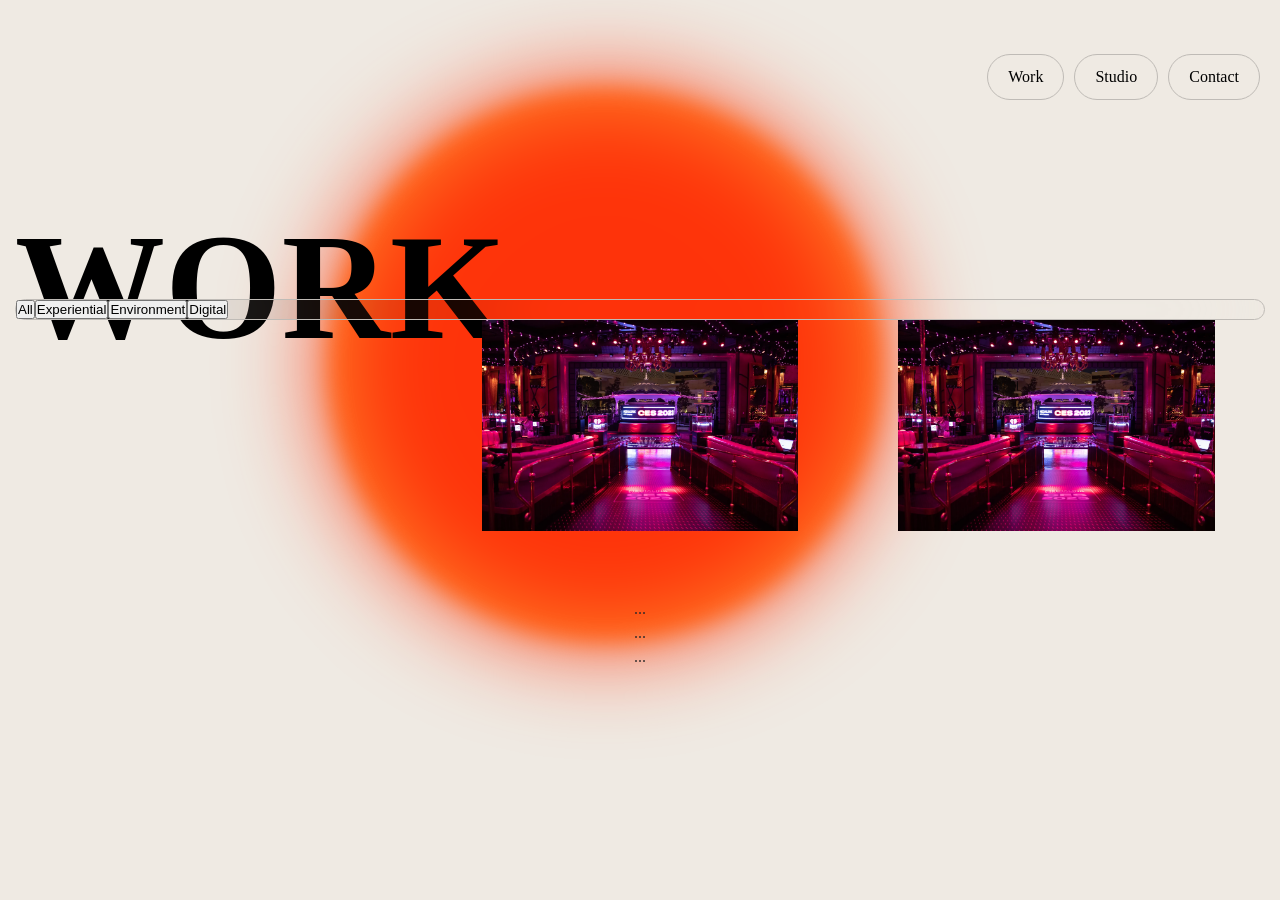
==== work.html @ 1c4b4199 "Update: Added work gallery with images, videos, and styling updates" ====
<!doctype html>
<html lang="en">
  <head>
    <meta charset="UTF-8" />
    <meta name="viewport" content="width=device-width, initial-scale=1.0" />
    <!-- swiper js  -->
    <link
      rel="stylesheet"
      href="https://cdn.jsdelivr.net/npm/swiper@11/swiper-bundle.min.css"
    />
    <!-- swiper js  -->
    <link rel="stylesheet" href="css/bootstrap.min.css" />
    <link rel="stylesheet" href="css/style.css" />
    <link rel="shortcut icon" href="images/fav-icon.png" type="image/x-icon" />
    <title>Work</title>
  </head>
  <body>
    <!-- Header section Start -->
    <div class="header">
      <div class="container">
        <div class="header-main">
          <div class="row align-items-center">
            <div class="col-xl-6 col-md-6">
              <div class="logo">
                <a href="#"><img src="images/logo.svg" alt="" /></a>
              </div>
            </div>

            <div class="col-xl-6 col-md-6">
              <div class="manu">
                <ul>
                  <li><a href="#">Work</a></li>
                  <li><a href="#">Studio</a></li>
                  <li><a href="#">Contact</a></li>
                </ul>
              </div>
            </div>
          </div>
          <div class="mob-manu">
            <h3>Manu</h3>
          </div>
        </div>
      </div>
    </div>
    <!-- Header Sction End -->

    <!-- work shape Sction Start -->
    <div class="work-circle">
      <div class="work-circle-1"></div>
      <div class="work-circle-2"></div>
    </div>
    <!-- work shape Sction End -->

    <!-- work hero Sction Start -->
    <div class="work-hero">
      <div class="container">
        <div class="row">
          <div class="col-xl-12">
            <div class="work-hero-content">
              <h1>WORK</h1>
            </div>
          </div>
        </div>
        
    <div class="work-hero-tab">
        <ul class="nav nav-pills" id="pills-tab">
            <li class="nav-item" role="presentation">
                <button class="nav-link" id="pills-home-tab" data-bs-toggle="pill" data-bs-target="#pills-home">All</button>
                <button class="nav-link" id="pills-home-tab" data-bs-toggle="pill" data-bs-target="#pills-home">Experiential</button>
                <button class="nav-link" id="pills-home-tab" data-bs-toggle="pill" data-bs-target="#pills-home">Environment</button>
                <button class="nav-link" id="pills-home-tab" data-bs-toggle="pill" data-bs-target="#pills-home">Digital</button>
            </li>
        </ul>
        <div class="work-tab-content" id="pills-tabContent">
        <div class="tab-pane fade show active" id="pills-home" role="tabpanel" aria-labelledby="pills-home-tab" tabindex="0">
            <div class="work-tab-one">
                <div class="work-tab-image-box-one">
                    <video src="images/work-tab-video-1.mp4" autoplay loop muted></video>
                </div>
                <div class="work-tab-content"></div>
            </div>
            <div class="work-tab-two">
                <div class="work-tab-image-box">
                    <img src="images/work-tab-image-10.jpg" alt="">
                </div>
                <div class="work-tab-content"></div>
            </div>
            <div class="work-tab-three">
                <div class="work-tab-image-box">
                    <img src="images/work-tab-image-10.jpg" alt="">
                </div>
                <div class="work-tab-content"></div>
            </div>
        </div>
        <div class="tab-pane fade" id="pills-profile" role="tabpanel" aria-labelledby="pills-profile-tab" tabindex="0">...</div>
        <div class="tab-pane fade" id="pills-contact" role="tabpanel" aria-labelledby="pills-contact-tab" tabindex="0">...</div>
        <div class="tab-pane fade" id="pills-disabled" role="tabpanel" aria-labelledby="pills-disabled-tab" tabindex="0">...</div>
        </div>
        </div>
      </div>
    </div>
    <!-- work hero Sction End -->

    <script src="js/bootstrap.bundle.js"></script>
    <script src="js/function.js"></script>
  </body>
</html>
---- css/style.css ----
* {
  margin: 0;
  padding: 0;
  box-sizing: border-box;
}

@font-face {
  font-family: sun-medium;
  src: url("../font-family/NeueHaasDisplay-Mediu.ttf") format("truetype");
}

@font-face {
  font-family: sun-roman;
  src: url("../font-family/NeueHaasDisplay-Roman.ttf") format("truetype");
}

:root {
  --primary-color: #000000;
  --background-color: #efeae3;
  --text-color: #2a2929f4;
  --accent-text-color: #ada7a7;
  --white-color: #ffffff;
  --divider-color: #bfbbb6;
  --circle-color: #fe330a;
  --accent-circle-color: #ff9831;
  --color-black: #000000;
  --color-white: #ffffff;
  --defult-font: sun-medium;
  --accent-font: sun-roman;
}

html,
body {
  width: 100%;
  overflow-x: clip;
}

body {
  font-family: var(--accent-font);
  font-size: 16px;
  font-weight: 400;
  line-height: 1.5em;
  color: var(--text-color);
  background: var(--background-color);
}

.main {
  position: relative;
  background-color: var(--background-color);
  z-index: 10;
}

h1,
h2,
h3,
h4,
h5,
h6 {
  font-family: var(--defult-font);
  color: var(--primary-color);
  font-weight: 700;
}

figure {
  margin: 0;
  line-height: 0;
}

img {
  max-width: 100%;
}

a {
  text-decoration: none;
}

a:hover {
  text-decoration: none;
  outline: 0;
}

a:focus {
  text-decoration: none;
  outline: 0;
}

.container {
  max-width: 1250px;
  margin: 0 auto;
}
/* header section Start */
.header {
  padding: 30px 0;
}

.logo img {
  width: 100%;
  max-width: 140px;
}

.mob-manu {
  display: none;
}

.manu ul {
  display: flex;
  justify-content: end;
  list-style: none;
  padding: 0;
  margin: 0;
}

.manu ul li {
  position: relative;
  display: inline-block;
  text-decoration: none;
  margin: 0 5px;
  padding: 10px 20px;
  border: 1px solid var(--divider-color);
  border-radius: 50px;
  overflow: hidden;
}

.manu ul li::after {
  content: "";
  position: absolute;
  width: 100%;
  height: 100%;
  right: 0;
  top: 100%;
  border-radius: 50px;
  background-color: var(--color-black);
  transition: all 0.3s ease;
}

.manu ul li:hover::after {
  top: 0%;
  border-radius: 0%;
  z-index: -1;
}

.manu ul li:hover a {
  color: var(--white-color);
  z-index: 9;
}

.manu ul li a {
  font-family: var(--accent-font);
  font-size: 16px;
  font-weight: 100;
  color: var(--primary-color);
}
/* header section End */

/* hero section Start */
.hero {
  padding: 100px 0 0 0;
}

.hero-content {
  border-bottom: 1px solid var(--divider-color);
  margin-bottom: 30px;
  padding: 0 20px 40px 20px;
}

.hero-content-text p {
  font-family: var(--defult-font);
  font-size: 25px;
  margin: 0;
}

.hero-content-title h1 {
  font-size: 128px;
  line-height: 0.82em;
  text-align: end;
  margin: 0;
}
/* hero section End */

/* Hero Video Section Start */
.video-hero video {
  position: relative;
  width: 100%;
  border-radius: 30px;
  z-index: 1;
}
/* Hero Video Section End */

/* Hero Shape Section Start */
.hero-shape {
  position: absolute;
  width: 704px;
  height: 473px;
  top: 490px;
  right: -20px;
}

.shape-box-1 {
  position: absolute;
  width: 100%;
  height: 100%;
  filter: blur(20px);
  background: linear-gradient(var(--circle-color), var(--circle-color));
  border-top-left-radius: 50%;
  border-bottom-left-radius: 50%;
}

.shape-box-2 {
  position: absolute;
  width: 30vw;
  height: 30vw;
  filter: blur(25px);
  background: linear-gradient(var(--circle-color), var(--circle-color));
  border-radius: 50%;
  animation-name: anime1;
  animation-duration: 3s;
  animation-timing-function: linear;
  animation-direction: alternate;
  animation-iteration-count: infinite;
}

@keyframes anime1 {
  from {
    transform: translate(-5%, 20%);
  }
  to {
    transform: translate(33%, -10%);
  }
}

@keyframes anime2 {
  from {
    transform: translate(70%, 10%);
  }
  to {
    transform: translate(90%, -15%);
  }
}
/* Hero Shape Section End */

/* Ticker Start */
.ticker {
  padding: 100px 0 0 0;
}

.ticker ul {
  display: flex;
  list-style: none;
  padding: 0;
  margin: 0;
}

.ticker ul li {
  position: relative;
  display: flex;
  animation-name: ticker;
  animation-duration: 12s;
  animation-timing-function: linear;
  animation-iteration-count: infinite;
}

.ticker ul li h1 {
  font-family: var(--defult-font);
  font-size: 115px;
  margin: 0;
}

.gola {
  display: inline-block;
  width: 65px;
  height: 65px;
  border-radius: 50%;
  background-color: var(--circle-color);
  margin: 30px 25px;
}

@keyframes ticker {
  from {
    transform: translateX(0%);
  }
  to {
    transform: translateX(-100%);
  }
}
/* Ticker End */

/* About Section Start */

.about-us {
  padding: 100px 0 100px 0;
}

.about-content {
  position: relative;
  padding: 0 60px;
}

.about-text {
  position: relative;
  z-index: 2;
}

.about-text h2 {
  font-size: 53px;
  line-height: 1em;
  margin: 0;
}

.about-us-content {
  display: flex;
  flex-wrap: wrap;
  justify-content: end;
  padding-top: 130px;
}

.about-image-box figure {
  display: block;
}

.about-image-box img {
  width: 100%;
  max-width: 250px;
  aspect-ratio: 1 / 0.664;
  object-fit: cover;
  border-radius: 15px;
}

.about-us-text {
  position: relative;
  margin-top: 40px;
  z-index: 1;
}

.about-us-text p {
  line-height: 1.1em;
  margin: 0;
}

.about-us-circle {
  position: absolute;
  width: 410px;
  height: 410px;
  top: 180px;
  left: 330px;
  border-radius: 50%;
  background-color: var(--accent-circle-color);
  filter: blur(10px);
}

.about-us-circle-1 {
  position: absolute;
  width: 100%;
  height: 100%;
  border-radius: 50%;
  background-color: var(--accent-circle-color);
  filter: blur(10px);
  animation-name: circle1;
  animation-duration: 3s;
  animation-timing-function: ease-in-out;
  animation-direction: alternate;
  animation-iteration-count: infinite;
}

.about-us-circle-2 {
  position: absolute;
  width: 100%;
  height: 100%;
  border-radius: 50%;
  background-color: var(--circle-color);
  filter: blur(50px);
  animation-name: circle2;
  animation-duration: 3s;
  animation-timing-function: ease-in-out;
  animation-direction: alternate;
  animation-iteration-count: infinite;
}

@keyframes circle1 {
  from {
    transform: translate(-5%, 10%) skew(0deg);
  }
  to {
    transform: translate(5%, -6%) skew(-10deg);
  }
}

@keyframes circle2 {
  from {
    transform: translate(-5%, 10%);
  }
  to {
    transform: translate(5%, -6%);
  }
}
/* About Section End */

/* Featured Project Section Start */

.feature-item-list {
  display: none;
}

.featured-project-heding {
  margin-bottom: 40px;
  padding-left: 30px;
}

.featured-project-heding h2 {
  position: relative;
  font-family: var(--accent-font);
  font-size: 16px;
  font-weight: 500;
  padding-left: 15px;
  margin: 0;
}

.featured-project-heding h2::before {
  content: "";
  position: absolute;
  width: 7px;
  height: 7px;
  top: 5px;
  left: 0;
  background-color: var(--circle-color);
  border-radius: 50%;
}

.feature-item {
  position: relative;
  border-bottom: 1px solid var(--divider-color);
  padding: 30px;
  overflow: hidden;
}

.feature-item::before {
  content: "";
  position: absolute;
  width: 100%;
  height: 100%;
  top: -200px;
  left: 0;
  transition: all 0.4s ease;
  background-color: var(--accent-circle-color);
}

.feature-item:hover::before {
  top: 0;
}

.feature-item:hover .feature-item-content {
  position: relative;
  z-index: 3;
}

.feature-item:hover .feature-item-content p {
  color: #b36b22;
}

.feature-item-content {
  display: flex;
  align-items: center;
  justify-content: space-between;
}

.feature-item-content h2 {
  font-size: 38px;
  margin: 0;
}

.feature-item-content span h3 {
  text-align: right;
  font-family: var(--accent-font);
  font-size: 16px;
  font-weight: 400;
  line-height: 1.1em;
  margin: 0;
}

.feature-item-content span p {
  transition: all 0.4s ease;
  color: var(--accent-text-color);
  margin: 0;
}

.fixed-image {
  display: none;
  position: fixed;
  width: 320px;
  height: 385px;
  top: 100px;
  left: 50%;
  transition: all 0.3s ease-in-out;
  background-color: transparent;
  border-radius: 20px;
  background-size: cover;
  background-position: center;
  z-index: 999;
}

.feature-list-item-btn {
  position: relative;
  display: inline-block;
  border: 1px solid var(--divider-color);
  border-radius: 50px;
  margin: 50px 0 0 30px;
  padding: 10px 20px;
  overflow: hidden;
}

.feature-list-item-btn::before {
  content: "";
  background-color: black;
  width: 100%;
  height: 100%;
  position: absolute;
  left: 0;
  bottom: -100%;
  border-radius: 50%;
  transition: all 0.4s ease-in-out;
}

.feature-list-item-btn:hover::before {
  bottom: 0;
  border-radius: 0%;
  z-index: -1;
}

.feature-list-item-btn:hover a {
  color: var(--white-color);
}

.feature-list-item-btn a {
  transition: all 0.4s ease-in-out;
  font-weight: 600;
  color: var(--primary-color);
}
/* Featured Project Section End */

/* Design Execution Section Start */

.design-execution {
  padding: 100px 0;
}

.design-content {
  background-color: var(--color-black);
  border-radius: 20px;
}

.design-execution-content {
  max-width: 370px;
  margin: 0 auto;
}

.design-execution-content ul {
  list-style: none;
  border-left: 2px solid var(--divider-color);
  padding: 0 0 0 5px;
  margin: 0 0 20px 0;
}

.design-execution-content ul li h3 {
  font-family: var(--defult-font);
  font-size: 57px;
  line-height: 1.1em;
  color: var(--white-color);
  margin: 0;
}

.design-execution-content ul li .sub-text {
  padding-left: 20px;
}

.design-execution-content ul li .sub-text h3 {
  font-size: 57px;
  color: var(--text-color);
  margin: 0;
}

.design-execution-content p {
  color: var(--white-color);
  margin: 0;
}

.design-execution-image figure {
  display: block;
}

.design-execution-image img {
  width: 100%;
  height: 100%;
  border-radius: 20px;
}
/* Design Execution Section End */

/* We Work Section Star */
.we-work {
  padding: 0 0 100px 0;
}

.we-work .swiper-wrapper {
  margin-left: 100px;
}

.we-work-heading {
  margin: 0 0 50px 100px;
}

.we-work-heading h3 {
  position: relative;
  font-family: var(--accent-font);
  font-size: 16px;
  font-weight: 500;
  padding-left: 15px;
  margin: 0;
}

.we-work-heading h3::before {
  content: "";
  position: absolute;
  width: 7px;
  height: 7px;
  top: 5px;
  left: 0;
  background-color: var(--circle-color);
  border-radius: 50%;
}

.we-work .swiper-slide {
  cursor: grab;
  border-right: 1px solid var(--divider-color);
  margin: 0 30px 0 0 !important;
  padding-right: 50px;
}

.we-work .swiper-slide:last-child {
  border: none;
  margin: 0;
  padding: 0;
}

.we-work .swiper-slide img {
  width: 100%;
  max-width: 130px;
  margin: 0 0 10px 0;
}

.we-work .swiper-slide p {
  font-size: 13px;
  margin: 0;
}
/* We Work Section End */

/* footer Section Start */

.footer {
  width: 100%;
  height: 116vh;
  overflow: hidden;
}

.footer-bottom {
  position: fixed;
  height: 100vh;
  width: 100%;
  background-color: var(--color-black);
  bottom: 0;
  z-index: 9;
}

.footerupper {
  position: relative;
  display: flex;
  align-items: center;
  justify-content: space-between;
  padding: 100px 50px 50px 50px;
  padding-bottom: 100px;
}

.footerupper-text h2 {
  font-size: 26px;
  font-weight: 700;
  color: var(--white-color);
  margin: 0;
}

.footerupper-email p {
  color: var(--white-color);
  margin: 0;
}

.footerupper-email {
  display: flex;
  width: 290px;
  flex-direction: column;
  gap: 25px;
}

.footerupper-email h3 {
  font-family: var(--accent-font);
  font-size: 16px;
  font-weight: 100;
  border-bottom: 1px solid #d3cdc1df;
  padding-bottom: 5px;
  color: #d3cdc1df;
}

.footerlower {
  position: relative;
  padding: 0 20px;
}

.footerlower-link ul {
  display: flex;
  align-items: center;
  justify-content: space-between;
  list-style: none;
  border-top: 1px solid var(--divider-color);
  padding: 20px 0 0 0;
  margin: 30px 0 0 0;
}

.footerlower-link ul li {
  font-size: 14px;
  font-weight: 200;
  color: var(--white-color);
}

.footerlower-image figure {
  display: block;
}

.footerlower-image img {
  width: 100%;
}

.footer-bottom .shape1 {
  position: absolute;
  top: -50%;
  left: -20%;
  width: 90%;
  height: 90%;
  background-color: #fe330a;
  filter: blur(50px);
  animation-name: shape1;
  animation-duration: 3s;
  animation-timing-function: linear;
  animation-iteration-count: infinite;
  animation-direction: alternate;
}

.footer-bottom .shape2 {
  position: absolute;
  right: -27%;
  top: -27%;
  width: 70%;
  height: 90%;
  filter: blur(50px);
  background-color: #fe330a;
  animation-name: shape2;
  animation-duration: 4s;
  animation-timing-function: linear;
  animation-iteration-count: infinite;
  animation-direction: alternate;
}

@keyframes shape1 {
  from {
    transform: rotate(-10deg);
  }
  to {
    transform: rotate(-20deg);
  }
}

@keyframes shape2 {
  from {
    transform: rotate(30deg);
  }
  to {
    transform: rotate(45deg);
  }
}

/* footer Section End */

/* loader Start */
.loader {
  position: fixed;
  display: flex;
  align-items: center;
  justify-content: center;
  height: 100%;
  width: 100%;
  top: 0;
  transition: all ease 1s;
  background-color: var(--color-black);
  z-index: 1111;
}

.loader h1 {
  position: absolute;
  font-size: 7vw;
  opacity: 0;
  color: transparent;
  background: linear-gradient(
    to right,
    var(--accent-circle-color),
    var(--circle-color)
  );
  -webkit-background-clip: text;
  animation-name: loader;
  animation-duration: 1s;
  animation-timing-function: linear;
  animation-delay: 1s;
}

.loader h1:nth-child(2) {
  animation-delay: 2s;
}

.loader h1:nth-child(3) {
  animation-delay: 3s;
}

@keyframes loader {
  0% {
    opacity: 0;
  }
  10% {
    opacity: 1;
  }
  90% {
    opacity: 1;
  }
  100% {
    opacity: 0;
  }
}
/* loader End */

/* work shape Sction Start */
.work-circle {
  position: absolute;
  width: 550px;
  height: 550px;
  top: 90px;
  left: 330px;
  border-radius: 50%;
  background-color: var(--accent-circle-color);
  filter: blur(10px);
  z-index: -2;
}

.work-circle-1 {
  position: absolute;
  width: 100%;
  height: 100%;
  border-radius: 50%;
  background-color: var(--accent-circle-color);
  filter: blur(10px);
  animation-name: circle1;
  animation-duration: 3s;
  animation-timing-function: ease-in-out;
  animation-direction: alternate;
  animation-iteration-count: infinite;
}

.work-circle-2 {
  position: absolute;
  width: 100%;
  height: 100%;
  border-radius: 50%;
  background-color: var(--circle-color);
  filter: blur(50px);
  animation-name: circle2;
  animation-duration: 3s;
  animation-timing-function: ease-in-out;
  animation-direction: alternate;
  animation-iteration-count: infinite;
}

@keyframes circle1 {
  from {
    transform: translate(-5%, 10%) skew(0deg);
  }
  to {
    transform: translate(5%, -6%) skew(-10deg);
  }
}

@keyframes circle2 {
  from {
    transform: translate(-5%, 10%);
  }
  to {
    transform: translate(5%, -6%);
  }
}
/* work shape Sction End */

/* work hero Sction Start */

.work-hero {
  padding: 145px 0;
}

.work-hero-content h1 {
  font-size: 150px;
  margin: 0;
}

.work-hero-content ul {
  display: inline-flex;
  flex-wrap: wrap;
  list-style: none;
  border: 1px solid var(--accent-text-color);
  border-radius: 50px;
  background-color: transparent;
  backdrop-filter: blur(50px);
  padding: 0;
  margin: 0;
}

.work-hero-content ul li {
  padding: 10px 20px;
}

.work-hero-tab .nav-item {
  display: flex;
  flex-wrap: wrap;
  border: 1px solid var(--divider-color);
  border-radius: 50px;
  backdrop-filter: blur(50px);
}

.work-hero-tab .nav-item .nav-link {
   color: var(--color-black);
}

.work-tab video {
  width: 100%;
  height: 100%;
}
/* work hero Sction End */

.tab-pane {
  display: flex;
  flex-wrap: wrap;
  justify-content: center;
  gap: 100px;
  margin: 0 auto;
}

.work-tab-one {
  width: calc(33.33% - 100px);
}

.work-tab-image-box-one video {
  width: 270px;
  height: 270px;
  object-fit: cover;
}

.work-tab-two {
  width: calc(33.33% - 100px);
}

.work-tab-three {
  width: calc(33.33% - 100px);
}
@media only screen and (max-width: 1024px) {
  .hero-content-title h1 {
    font-size: 115px;
  }

  .hero-content-text p {
    font-size: 20px;
  }

  .hero-shape {
    top: 460px;
  }

  .ticker {
    padding-top: 50px;
  }

  .about-us {
    padding: 50px 0;
  }

  .about-content {
    padding: 0 40px;
  }

  .about-us-text {
    margin-top: 20px;
  }

  .about-us h2 {
    font-size: 40px;
  }

  .about-us-circle {
    top: 110px;
    left: 140px;
  }

  .about-us-content {
    padding-top: 40px;
  }

  .we-work .swiper-slide {
    padding-right: 20px;
  }
}

@media only screen and (max-width: 991px) {
  .header {
    padding: 20px 0;
  }

  .hero {
    padding-top: 50px;
  }

  .hero-content-title h1 {
    font-size: 85px;
  }

  .logo img {
    max-width: 120px;
  }

  .hero-content {
    padding-bottom: 20px;
    margin-bottom: 20px;
  }

  .hero-shape {
    width: 500px;
    height: 400px;
    top: 340px;
  }

  .ticker ul li h1 {
    font-size: 70px;
  }

  .gola {
    width: 40px;
    height: 40px;
    margin: 20px 25px;
  }

  .about-us h2 {
    font-size: 24px;
  }

  .about-us-content {
    padding-top: 0;
  }

  .about-us-circle {
    width: 300px;
    height: 300px;
    top: 60px;
    left: 80px;
  }

  .featured-project-heding {
    margin-bottom: 30px;
    padding-left: 20px;
  }

  .feature-item {
    padding: 20px;
  }

  .feature-item-content h2 {
    font-size: 30px;
  }

  .feature-list-item-btn {
    margin: 30px 0 0 20px;
  }

  .design-execution {
    padding: 50px 0;
  }

  .design-execution-content {
    width: auto;
    margin: 0;
    padding: 30px 0 30px 20px;
  }

  .design-execution-image img {
    height: 550px;
  }

  .we-work-heading {
    margin: 0 0 30px 30px;
  }

  .we-work .swiper-wrapper {
    margin-left: 30px;
  }

  .footerupper {
    padding: 110px 20px 100px 20px;
  }
}

@media only screen and (max-width: 767px) {
  .manu {
    display: none;
  }

  .mob-manu {
    display: block;
  }

  .header-main {
    display: flex;
    align-items: center;
    justify-content: space-between;
    gap: 10px;
  }

  .mob-manu h3 {
    font-family: var(--accent-font);
    font-size: 20px;
    font-weight: 100;
    border: 1px solid var(--divider-color);
    border-radius: 50px;
    margin: 0;
    padding: 8px 20px;
  }

  .full-scr {
    position: relative;
    height: 50%;
    width: 100%;
    background-color: #00000070;
    position: fixed;
    z-index: 99;
    bottom: -100%;
    left: 0;
    transition: all ease 0.5s;
  }

  .full-div1 {
    position: absolute;
    height: 100%;
    width: 100%;
    top: -150px;
    background-color: #efeae3;
    border-top-left-radius: 20px;
    border-top-right-radius: 20px;
  }

  .menu-content {
    position: absolute;
    display: flex;
    flex-wrap: wrap;
    justify-content: end;
    top: -80px;
    margin-right: 20px;
    padding-left: 50px;
  }

  .menu-content h1 {
    text-align: end;
    font-size: 50px;
    margin: 0;
  }

  .hero-content .row {
    flex-direction: column-reverse;
  }

  .hero-content-title h1 {
    font-size: 60px;
  }

  .hero-content-text p {
    font-size: 16px;
    line-height: 1.1em;
  }

  .hero-content {
    padding: 0 0 20px 0;
  }

  .hero-content-text {
    margin-top: 30px;
  }

  .hero-shape {
    width: 320px;
    height: 200px;
    top: 390px;
  }

  .ticker {
    padding-top: 20px;
  }

  .ticker ul li h1 {
    font-size: 30px;
  }

  .gola {
    width: 20px;
    height: 20px;
    margin: 7px 15px;
  }

  .about-content {
    padding: 0;
  }

  .about-us h2 {
    font-size: 20px;
    line-height: 1.1em;
  }

  .about-us-circle {
    width: 250px;
    height: 250px;
    top: 60px;
    left: 29px;
  }

  .about-us-content {
    position: relative;
    justify-content: left;
    margin: 50px 0 0 50px;
    z-index: 1;
  }

  .feature-item-list {
    display: block;
  }

  .feature-list-item {
    display: none;
  }

  .item-feature {
    padding: 0 15px;
    margin-bottom: 30px;
  }

  .item-feature:last-child {
    margin-bottom: 0;
  }

  .item-feature-box figure {
    display: block;
  }

  .item-feature-box img {
    width: 100%;
    aspect-ratio: 1 / 0.81;
    object-fit: cover;
    border-radius: 16px;
  }

  .item-feature-content {
    margin-top: 20px;
  }

  .item-feature-content h2 {
    font-size: 33px;
  }

  .item-feature-content ul {
    list-style: none;
    padding: 0;
    margin: 0;
  }

  .item-feature-content ul li h3 {
    font-family: var(--accent-font);
    font-size: 22px;
    font-weight: 400;
    margin: 0;
  }

  .item-feature-content ul li span {
    color: var(--accent-text-color);
  }

  .design-execution-content ul li h3 {
    font-size: 45px;
  }

  .design-execution-content ul li .sub-text h3 {
    font-size: 45px;
  }

  .design-execution-content p {
    font-size: 14px;
  }

  .design-execution-image img {
    height: 350px;
  }

  .we-work .swiper-slide {
    margin-left: 50px;
  }

  .footerupper {
    display: block;
    padding: 50px 15px 100px 15px;
  }

  .footerupper-email {
    margin-top: 20px;
  }

  .footerlower {
    padding: 0 10px;
  }
}
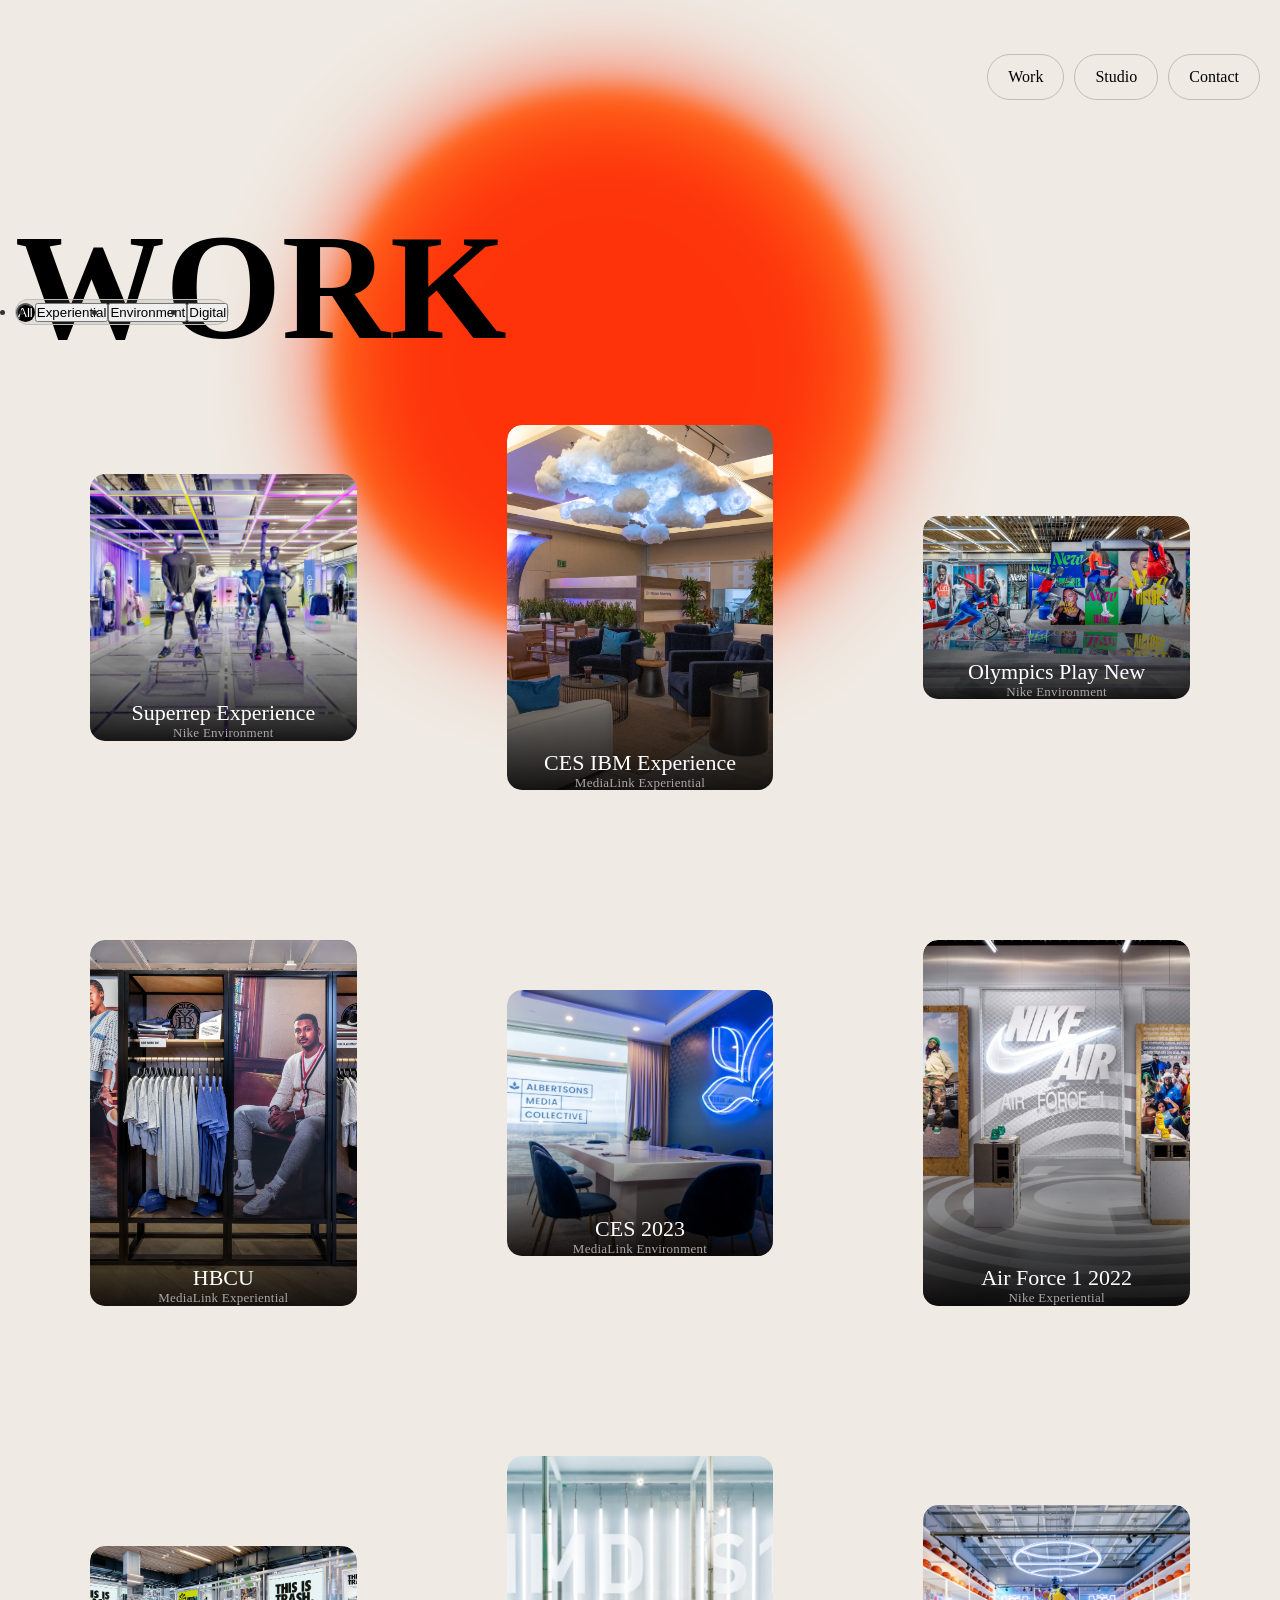
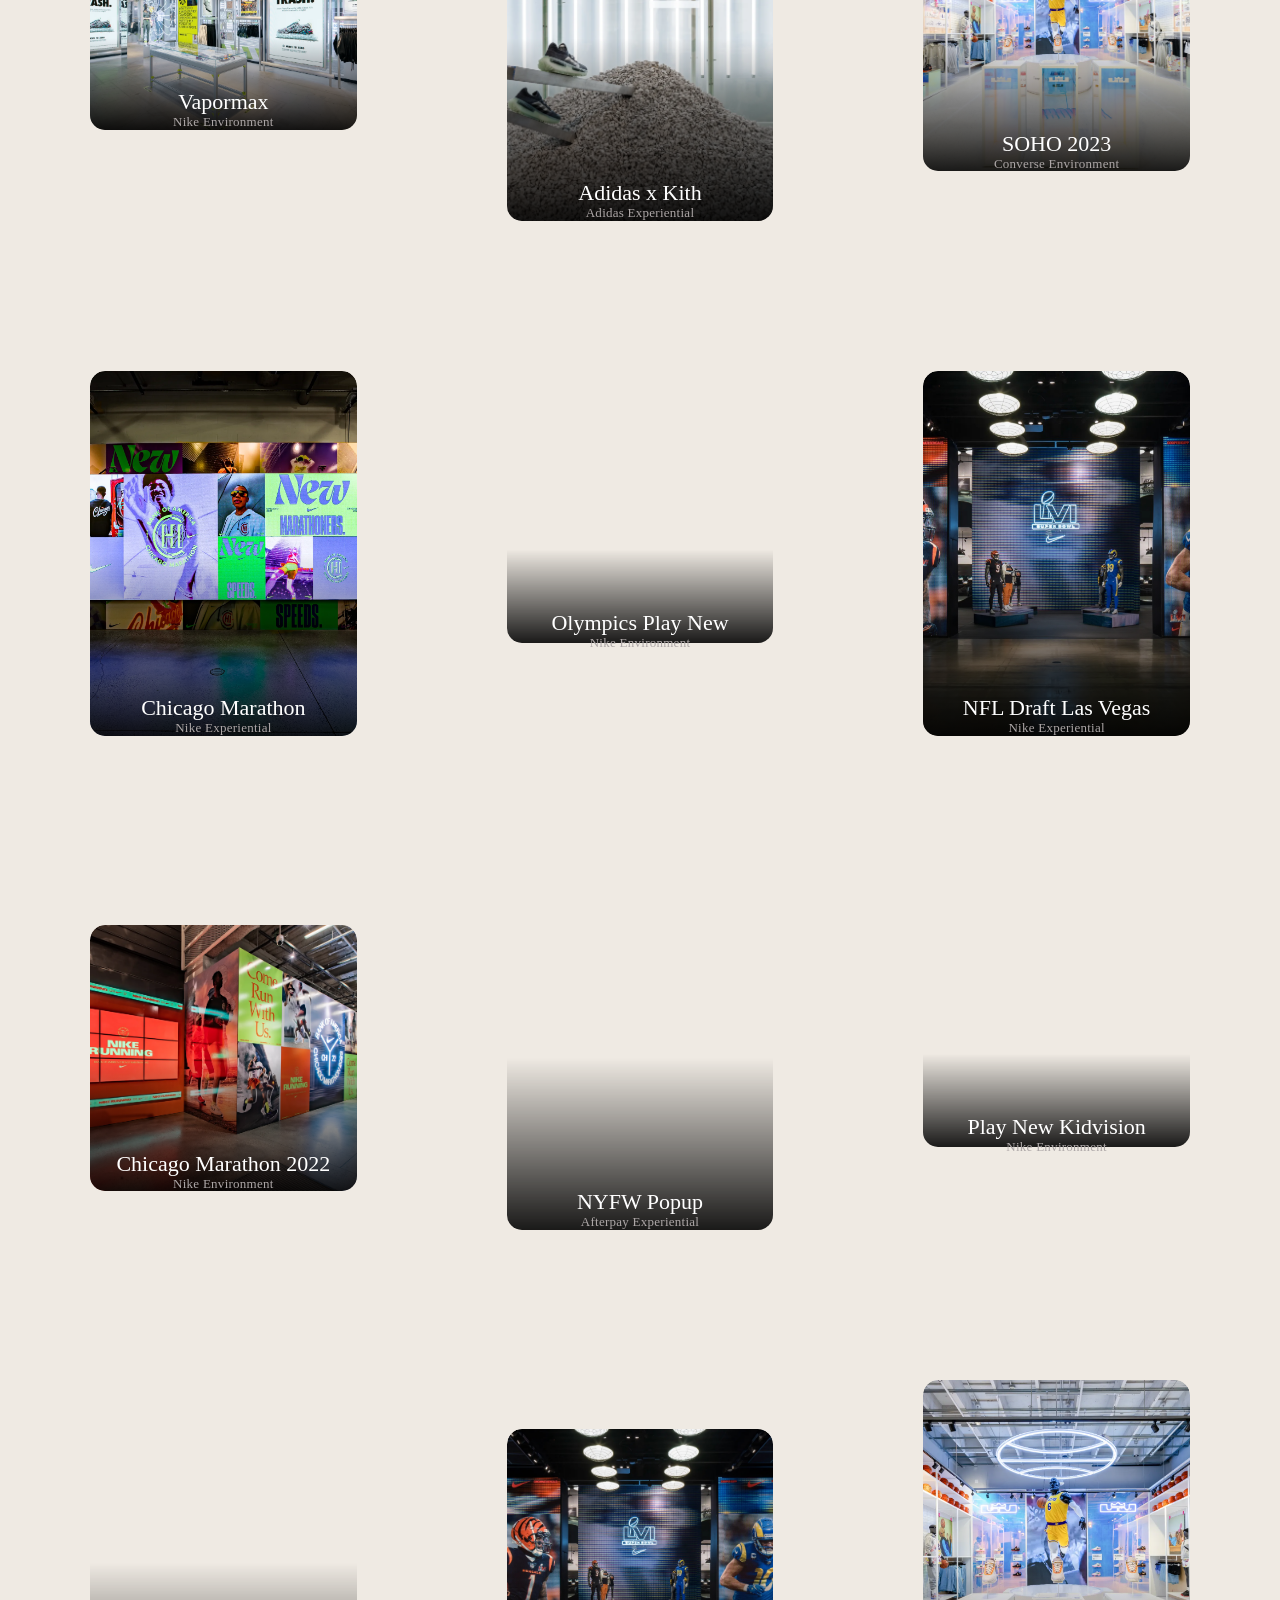
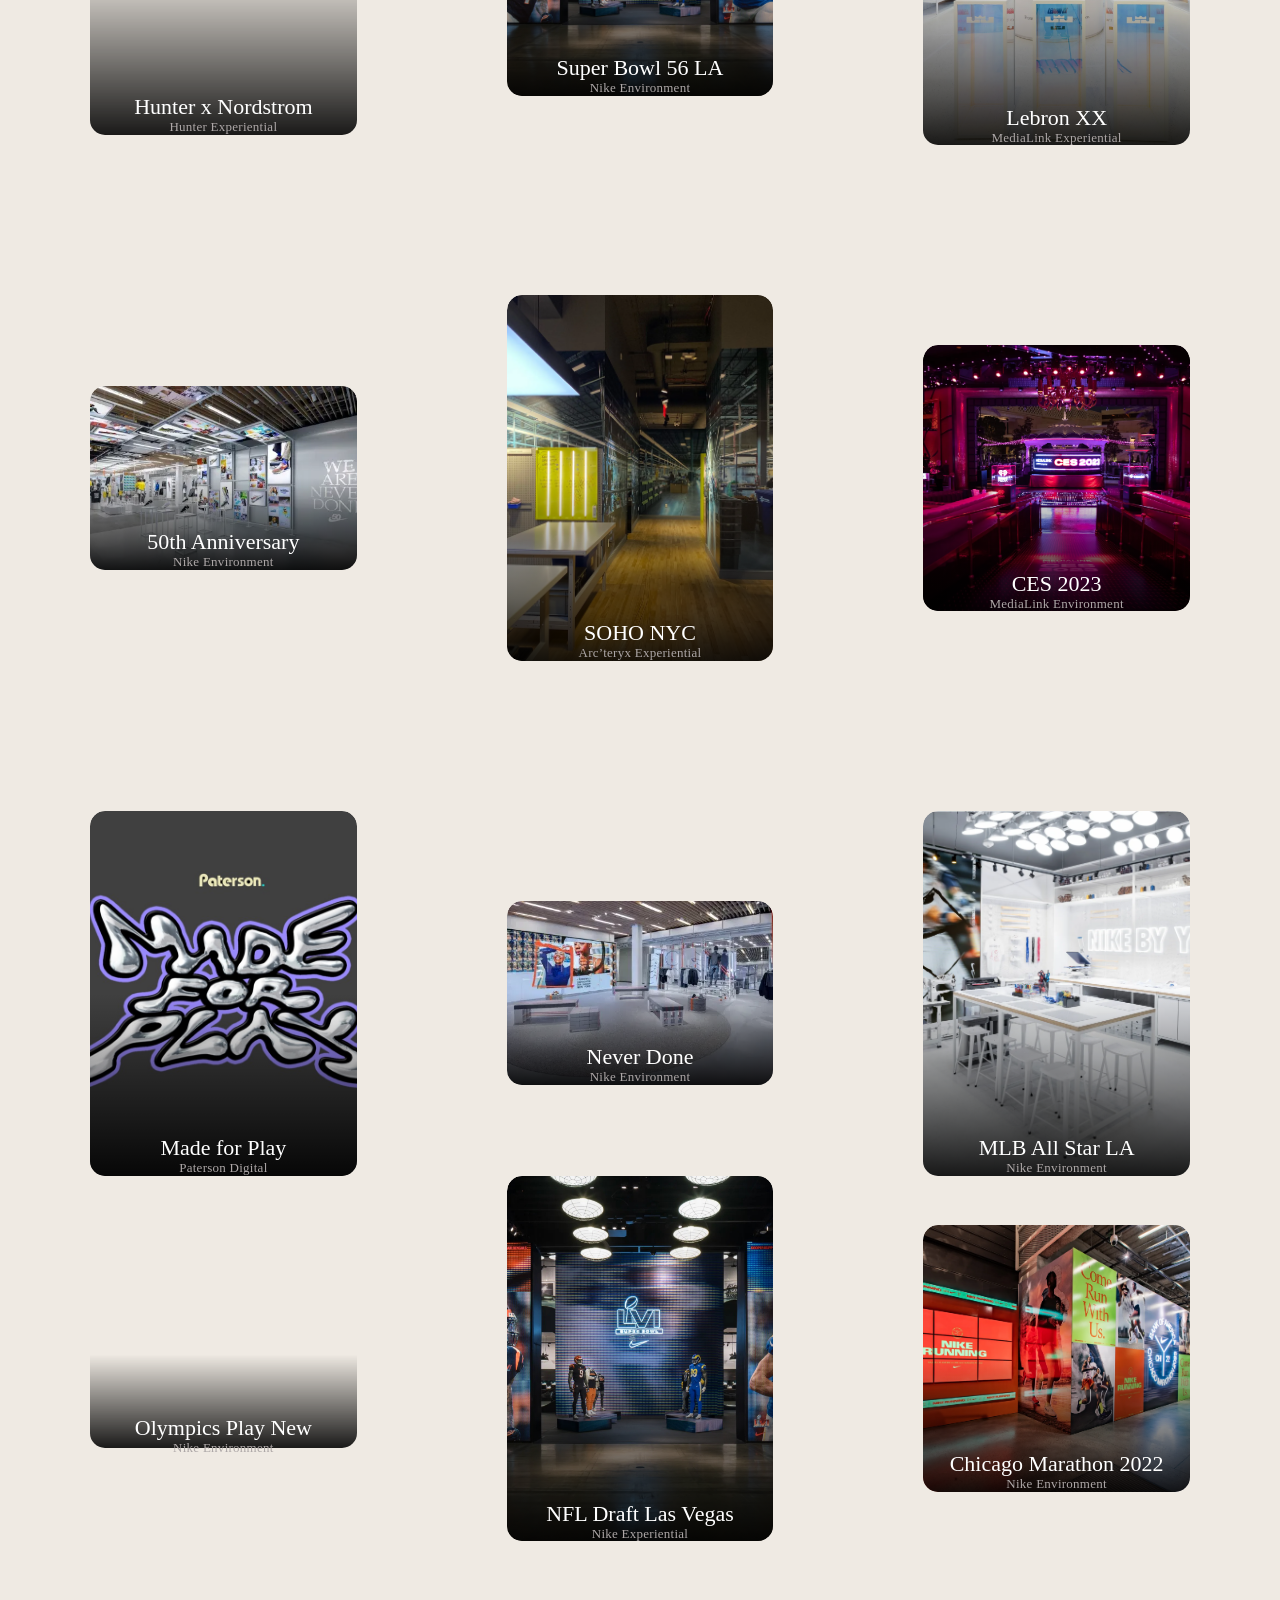
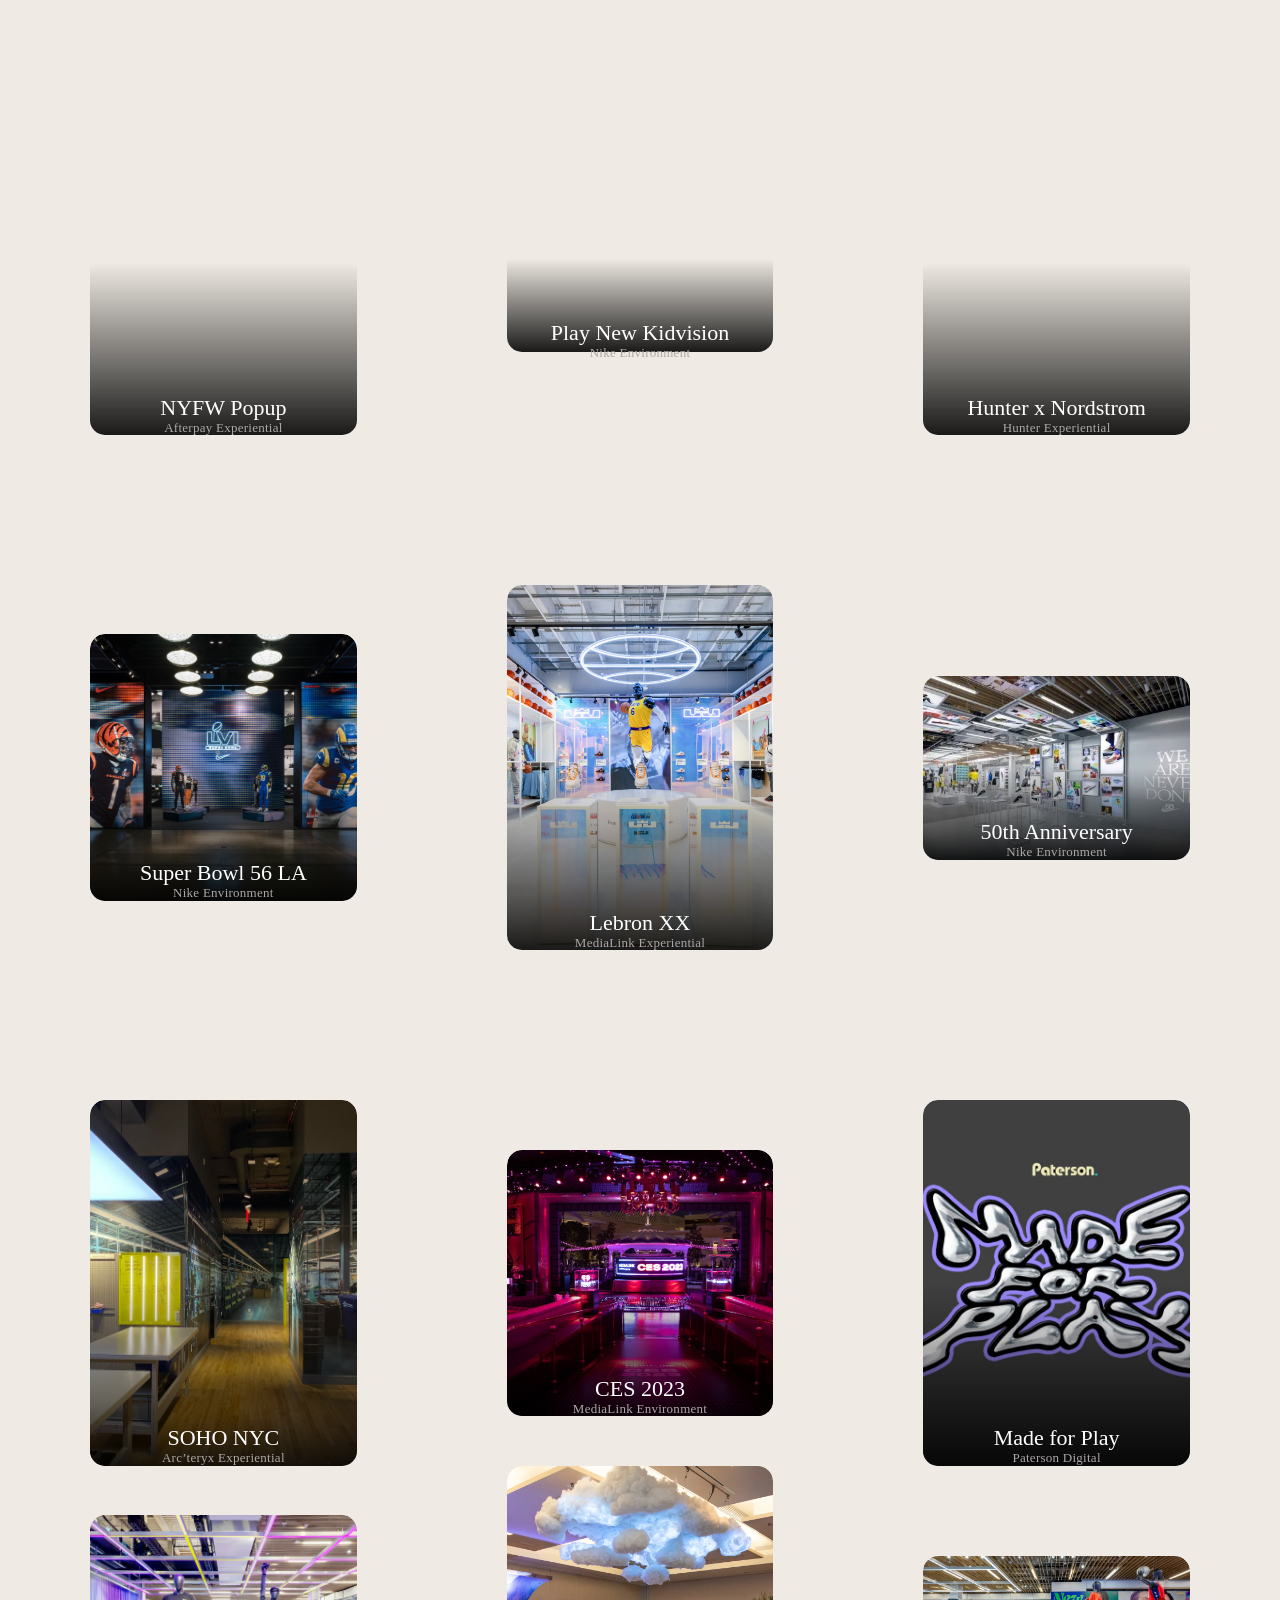
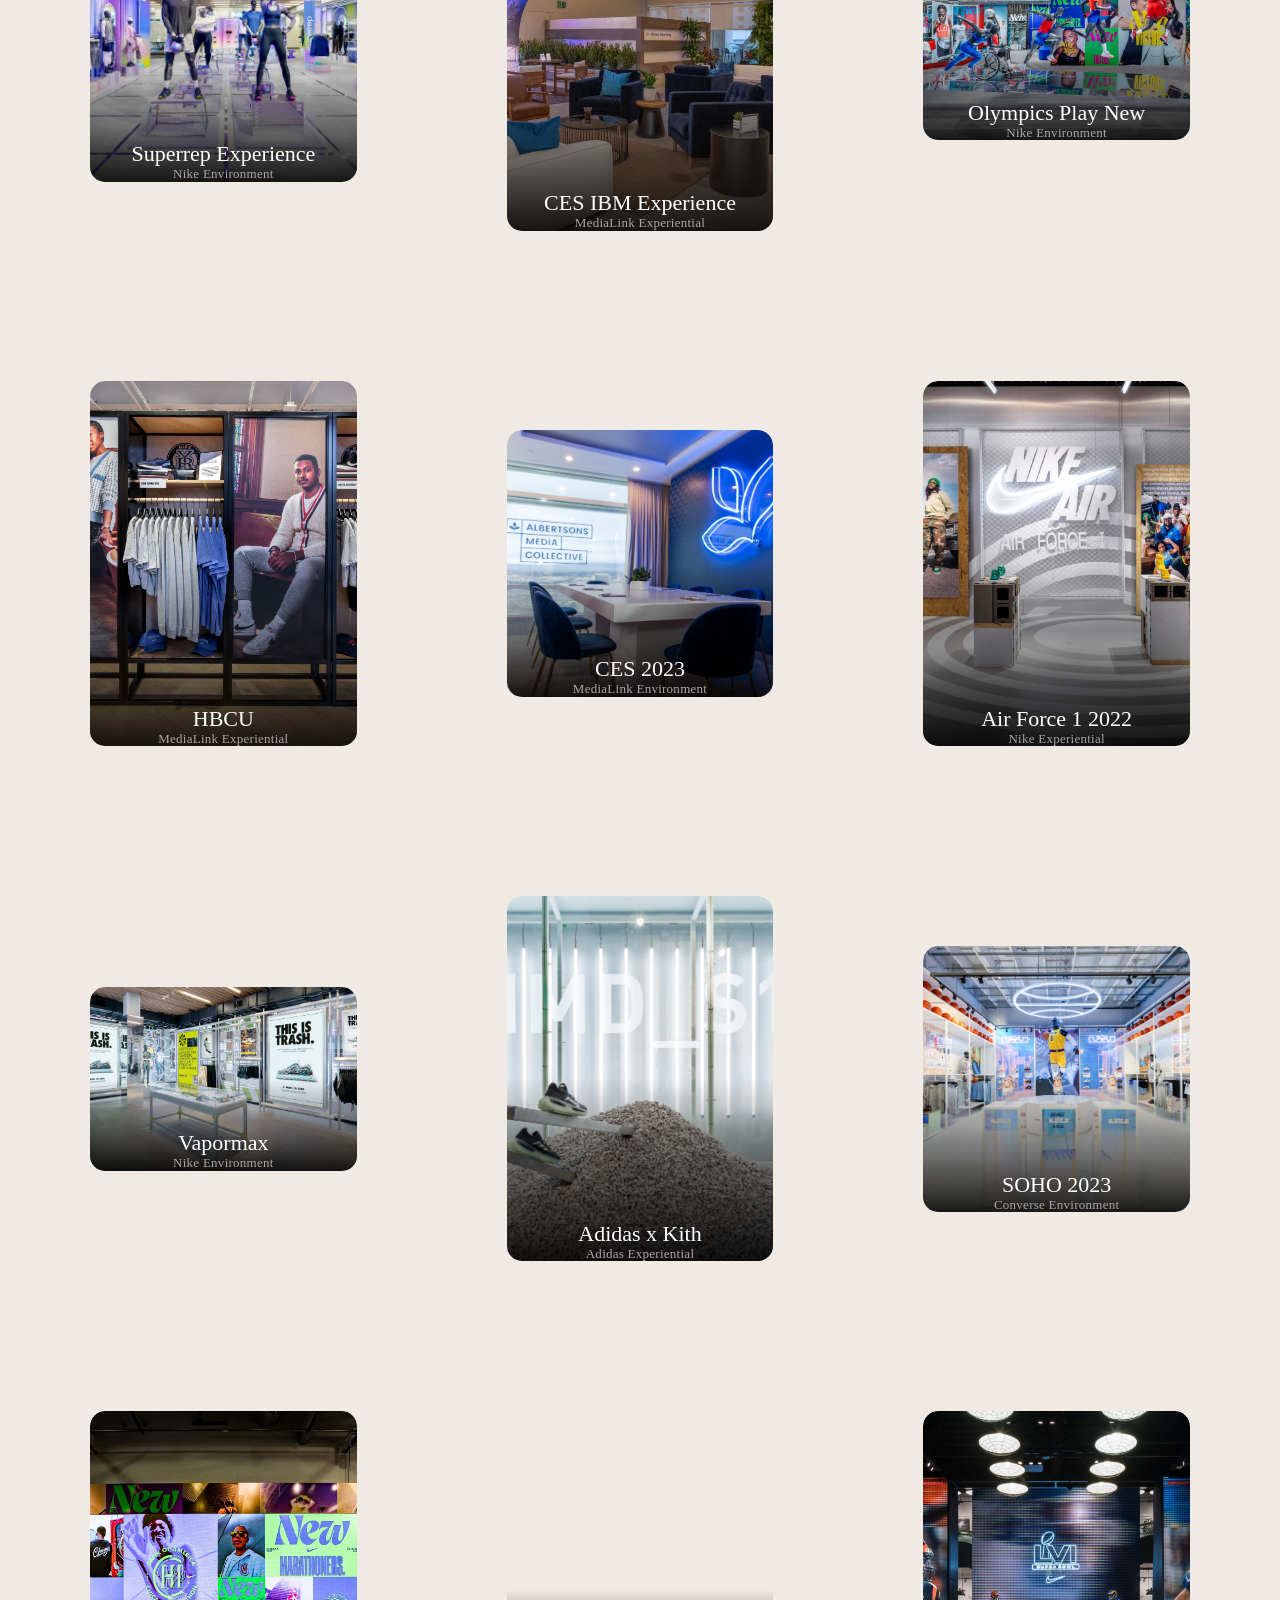
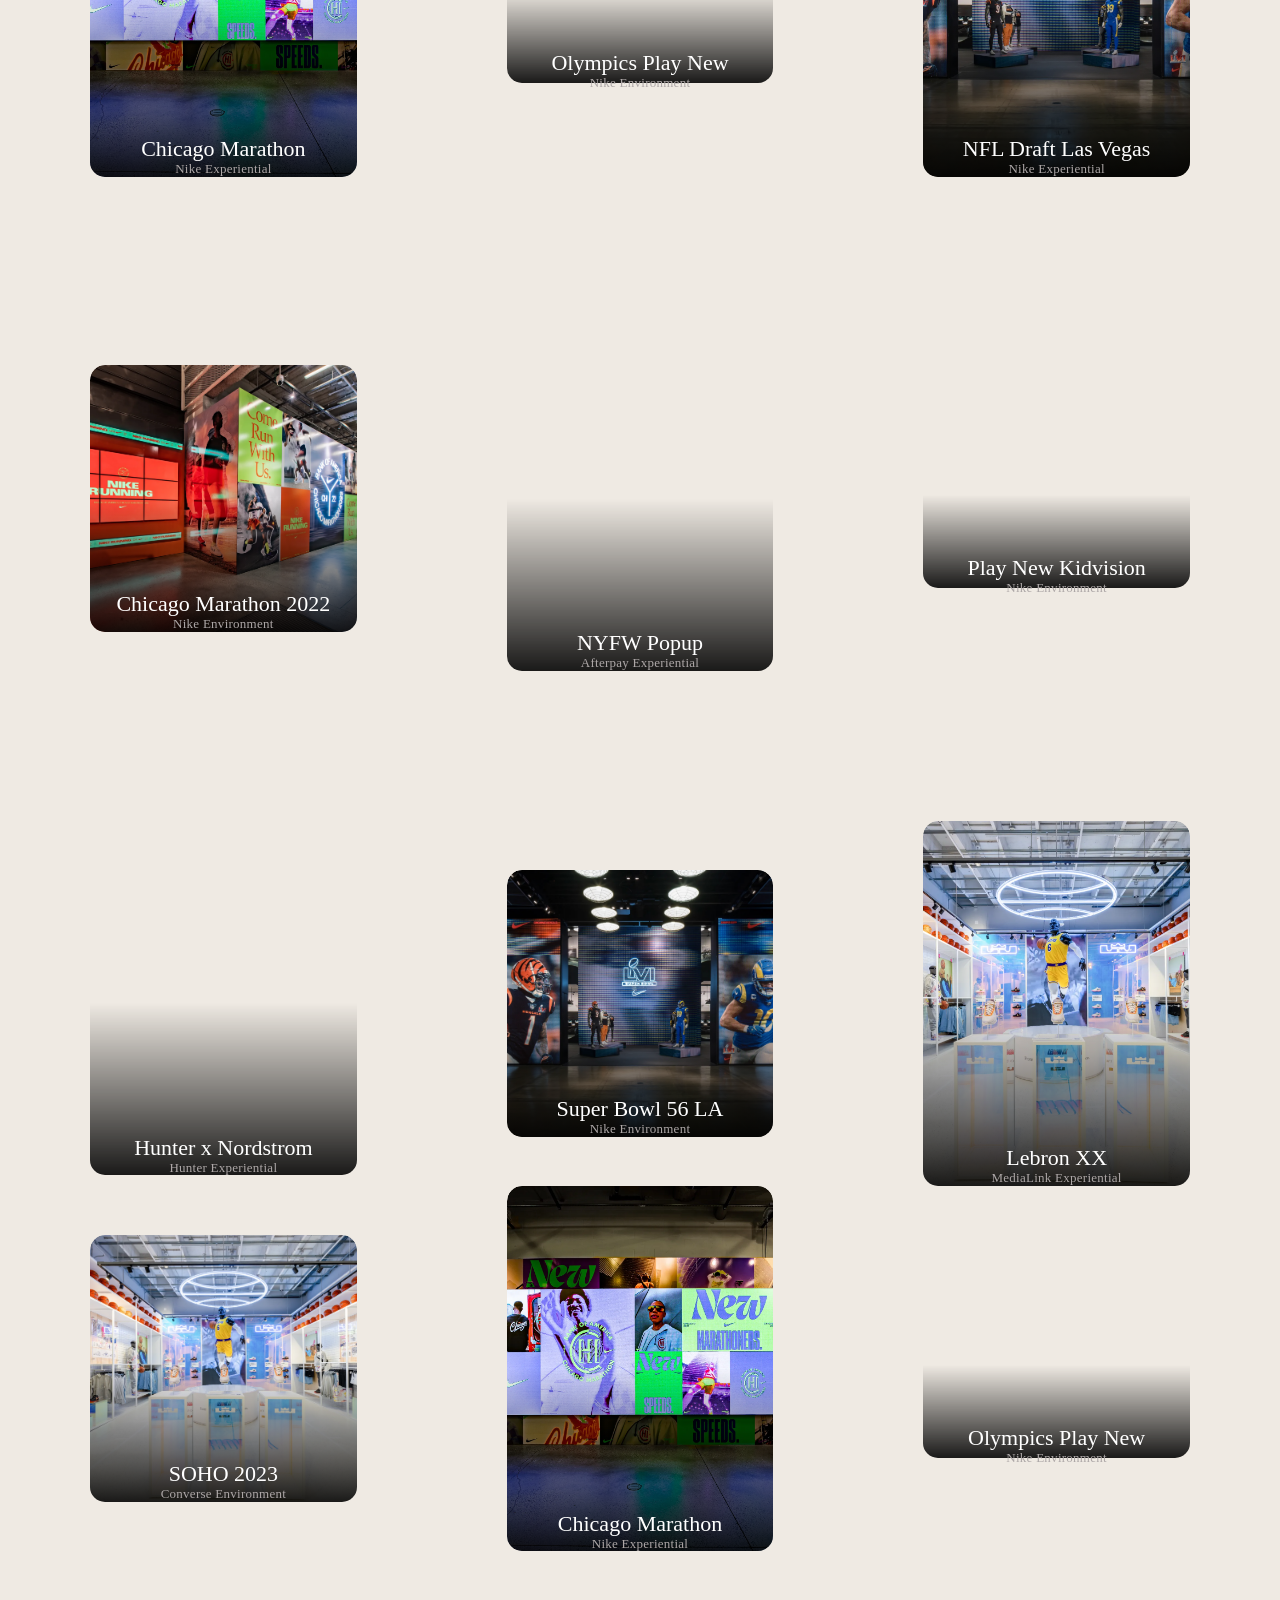
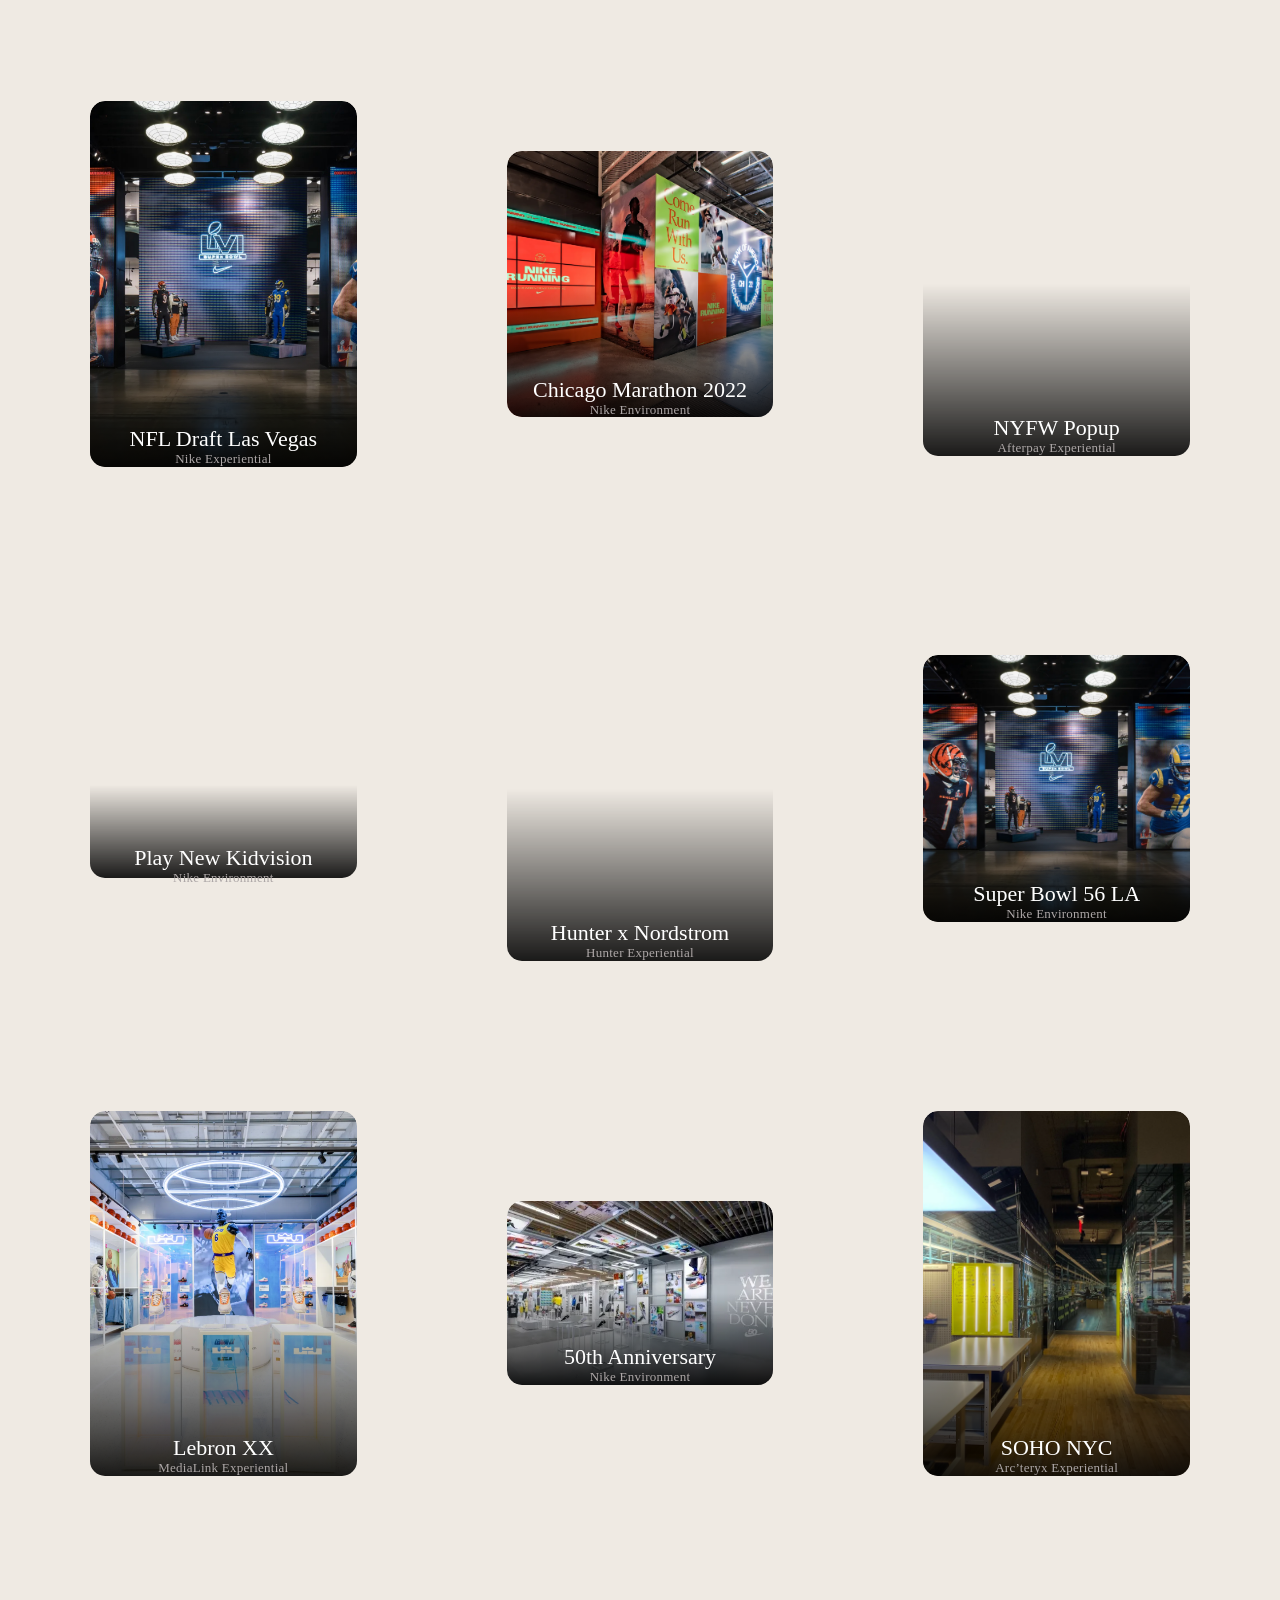
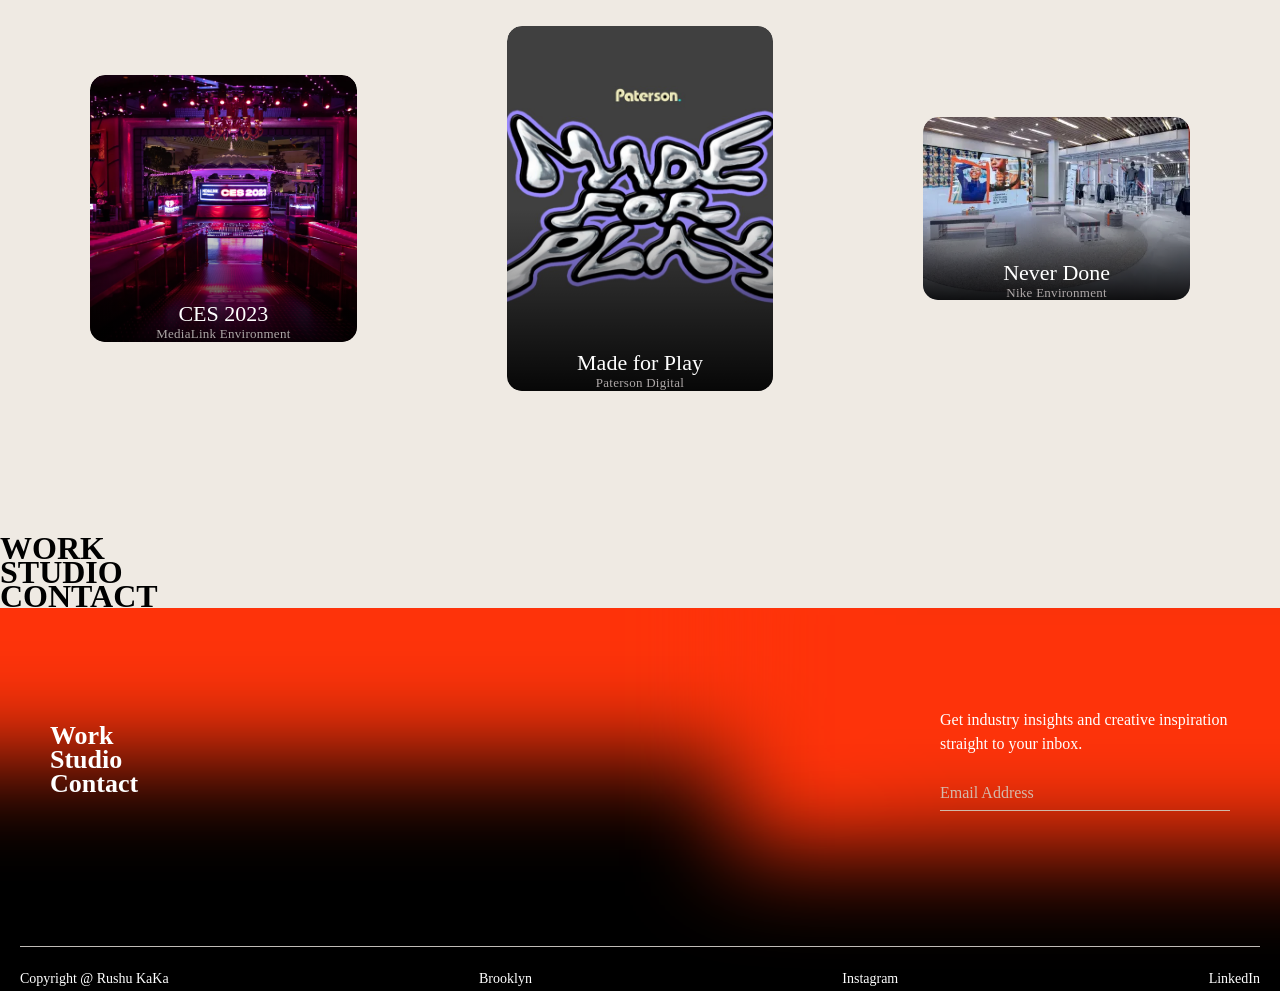
==== commit 177c5599: "Update edited files" ====
--- a/work.html
+++ b/work.html
@@ -11,7 +11,7 @@
     <!-- swiper js  -->
     <link rel="stylesheet" href="css/bootstrap.min.css" />
     <link rel="stylesheet" href="css/style.css" />
-    <link rel="shortcut icon" href="images/fav-icon.png" type="image/x-icon" />
+    <link rel="shortcut icon" href="images/fav-icon.png" type="image/x-icon"/>
     <title>Work</title>
   </head>
   <body>
@@ -22,16 +22,16 @@
           <div class="row align-items-center">
             <div class="col-xl-6 col-md-6">
               <div class="logo">
-                <a href="#"><img src="images/logo.svg" alt="" /></a>
+                <a href="index.html"><img src="images/logo.svg" alt="" /></a>
               </div>
             </div>
 
             <div class="col-xl-6 col-md-6">
               <div class="manu">
                 <ul>
-                  <li><a href="#">Work</a></li>
-                  <li><a href="#">Studio</a></li>
-                  <li><a href="#">Contact</a></li>
+                  <li><a href="work.html">Work</a></li>
+                  <li><a href="studio.html">Studio</a></li>
+                  <li><a href="contact.html">Contact</a></li>
                 </ul>
               </div>
             </div>
@@ -61,45 +61,954 @@
             </div>
           </div>
         </div>
-        
-    <div class="work-hero-tab">
-        <ul class="nav nav-pills" id="pills-tab">
+        <div class="work-hero-tab">
+          <ul class="nav nav-pills mb-3" id="pills-tab" role="tablist">
             <li class="nav-item" role="presentation">
-                <button class="nav-link" id="pills-home-tab" data-bs-toggle="pill" data-bs-target="#pills-home">All</button>
-                <button class="nav-link" id="pills-home-tab" data-bs-toggle="pill" data-bs-target="#pills-home">Experiential</button>
-                <button class="nav-link" id="pills-home-tab" data-bs-toggle="pill" data-bs-target="#pills-home">Environment</button>
-                <button class="nav-link" id="pills-home-tab" data-bs-toggle="pill" data-bs-target="#pills-home">Digital</button>
+             <button class="nav-link active" id="pills-home-tab" data-bs-toggle="pill" data-bs-target="#pills-home" type="button" role="tab" aria-controls="pills-home" aria-selected="true">All</button>
             </li>
-        </ul>
-        <div class="work-tab-content" id="pills-tabContent">
-        <div class="tab-pane fade show active" id="pills-home" role="tabpanel" aria-labelledby="pills-home-tab" tabindex="0">
-            <div class="work-tab-one">
-                <div class="work-tab-image-box-one">
-                    <video src="images/work-tab-video-1.mp4" autoplay loop muted></video>
-                </div>
-                <div class="work-tab-content"></div>
+            <li class="nav-item" role="presentation">
+              <button class="nav-link" id="pills-profile-tab" data-bs-toggle="pill" data-bs-target="#pills-profile" type="button" role="tab" aria-controls="pills-profile" aria-selected="false">Experiential</button>
+            </li>
+            <li class="nav-item" role="presentation">
+              <button class="nav-link" id="pills-contact-tab" data-bs-toggle="pill" data-bs-target="#pills-contact" type="button" role="tab" aria-controls="pills-contact" aria-selected="false">Environment</button>
+            </li>
+            <li class="nav-item" role="presentation">
+              <button class="nav-link" id="pills-disabled-tab" data-bs-toggle="pill" data-bs-target="#pills-disabled" type="button" role="tab" aria-controls="pills-disabled" aria-selected="false">Digital</button>
+            </li>
+          </ul>
+          <div class="tab-content" id="pills-tabContent">
+            <div class="tab-pane fade show active" id="pills-home" role="tabpanel" aria-labelledby="pills-home-tab" tabindex="0">
+            <div class="tab-item-list">
+              <div class="tab-list">
+                <div class="tab-list-one">
+                  <div class="tab-list-image-box">
+                    <figure>
+                      <img src="images/work-tab-image-20.jpg" alt="">
+                    </figure>
+                  </div>
+                  <div class="tab-list-content">
+                    <h3>Superrep Experience</h3>
+                    <p>Nike Environment</p>
+                  </div>
+                </div>
+              </div>
+              <div class="tab-list">
+                <div class="tab-list-two">
+                  <div class="tab-list-image-box">
+                    <figure>
+                      <img src="images/work-tab-image-18.jpg" alt="">
+                    </figure>
+                  </div>
+                  <div class="tab-list-content">
+                    <h3>CES IBM Experience</h3>
+                    <p>MediaLink Experiential</p>
+                  </div>
+                </div>
+              </div>
+              <div class="tab-list">
+                <div class="tab-list-three">
+                  <div class="tab-list-image-box">
+                    <figure>
+                      <img src="images/work-tab-image-3.jpg" alt="">
+                    </figure>
+                  </div>
+                  <div class="tab-list-content">
+                    <h3>Olympics Play New</h3>
+                    <p>Nike Environment</p>
+                  </div>
+                </div>
+              </div>
+              <div class="tab-list">
+                <div class="tab-list-two">
+                  <div class="tab-list-image-box">
+                    <figure>
+                      <img src="images/work-tab-image-22.jpg" alt="">
+                    </figure>
+                  </div>
+                  <div class="tab-list-content">
+                    <h3>HBCU</h3>
+                    <p>MediaLink Experiential</p>
+                  </div>
+                </div>
+              </div>
+               <div class="tab-list">
+                <div class="tab-list-one">
+                  <div class="tab-list-image-box">
+                    <figure>
+                      <img src="images/work-tab-image-17.jpg" alt="">
+                    </figure>
+                  </div>
+                  <div class="tab-list-content">
+                    <h3>CES 2023</h3>
+                    <p>MediaLink Environment</p>
+                  </div>
+                </div>
+              </div>
+              <div class="tab-list">
+                <div class="tab-list-two">
+                  <div class="tab-list-image-box">
+                    <figure>
+                      <img src="images/work-tab-image-9.jpg" alt="">
+                    </figure>
+                  </div>
+                  <div class="tab-list-content">
+                    <h3>Air Force 1 2022</h3>
+                    <p>Nike Experiential</p>
+                  </div>
+                </div>
+              </div>
+              <div class="tab-list">
+                <div class="tab-list-three">
+                  <div class="tab-list-image-box">
+                    <figure>
+                      <img src="images/work-tab-image-15.jpg" alt="">
+                    </figure>
+                  </div>
+                  <div class="tab-list-content">
+                    <h3>Vapormax</h3>
+                    <p>Nike Environment</p>
+                  </div>
+                </div>
+              </div>
+              <div class="tab-list">
+                <div class="tab-list-two">
+                  <div class="tab-list-image-box">
+                    <figure>
+                      <img src="images/work-tab-image-14.jpg" alt="">
+                    </figure>
+                  </div>
+                  <div class="tab-list-content">
+                    <h3>Adidas x Kith</h3>
+                    <p>Adidas Experiential</p>
+                  </div>
+                </div>
+              </div>
+              <div class="tab-list">
+                <div class="tab-list-one">
+                  <div class="tab-list-image-box">
+                    <figure>
+                      <img src="images/work-tab-image-2.jpg" alt="">
+                    </figure>
+                  </div>
+                  <div class="tab-list-content">
+                    <h3>SOHO 2023</h3>
+                    <p>Converse Environment</p>
+                  </div>
+                </div>
+              </div>
+              <div class="tab-list">
+                <div class="tab-list-two">
+                  <div class="tab-list-image-box">
+                    <figure>
+                      <img src="images/work-tab-image-21.jpg" alt="">
+                    </figure>
+                  </div>
+                  <div class="tab-list-content">
+                    <h3>Chicago Marathon</h3>
+                    <p>Nike Experiential</p>
+                  </div>
+                </div>
+              </div>
+              <div class="tab-list">
+                <div class="tab-list-three">
+                  <div class="tab-list-video-box">
+                    <video src="images/work-tab-video-2.mp4" loop autoplay muted></video>
+                  </div>
+                  <div class="tab-list-content">
+                    <h3>Olympics Play New</h3>
+                    <p>Nike Environment</p>
+                  </div>
+                </div>
+              </div>
+              <div class="tab-list">
+                <div class="tab-list-two">
+                  <div class="tab-list-image-box">
+                    <figure>
+                      <img src="images/work-tab-image-7.jpg" alt="">
+                    </figure>
+                  </div>
+                  <div class="tab-list-content">
+                    <h3>NFL Draft Las Vegas</h3>
+                    <p>Nike Experiential</p>
+                  </div>
+                </div>
+              </div>
+              <div class="tab-list">
+                <div class="tab-list-one">
+                  <div class="tab-list-image-box">
+                    <figure>
+                      <img src="images/work-tab-image-19.jpg" alt="">
+                    </figure>
+                  </div>
+                  <div class="tab-list-content">
+                    <h3>Chicago Marathon 2022</h3>
+                    <p>Nike Environment</p>
+                  </div>
+                </div>
+              </div>
+              <div class="tab-list">
+                <div class="tab-list-two">
+                  <div class="tab-list-video-box">
+                    <video src="images/work-tab-video-4.mp4" loop autoplay muted></video>
+                  </div>
+                  <div class="tab-list-content">
+                    <h3>NYFW Popup</h3>
+                    <p>Afterpay Experiential</p>
+                  </div>
+                </div>
+              </div>
+              <div class="tab-list">
+                <div class="tab-list-three">
+                  <div class="tab-list-video-box">
+                    <video src="images/work-tab-video-2.mp4" loop autoplay muted></video>
+                  </div>
+                  <div class="tab-list-content">
+                    <h3>Play New Kidvision</h3>
+                    <p>Nike Environment</p>
+                  </div>
+                </div>
+              </div>
+              <div class="tab-list">
+                <div class="tab-list-two">
+                  <div class="tab-list-video-box">
+                    <video src="images/work-tab-video-3.mp4" loop autoplay muted></video>
+                  </div>
+                  <div class="tab-list-content">
+                    <h3>Hunter x Nordstrom</h3>
+                    <p>Hunter Experiential</p>
+                  </div>
+                </div>
+              </div>
+              <div class="tab-list">
+                <div class="tab-list-one">
+                  <div class="tab-list-image-box">
+                    <figure>
+                      <img src="images/work-tab-image-7.jpg" alt="">
+                    </figure>
+                  </div>
+                  <div class="tab-list-content">
+                    <h3>Super Bowl 56 LA</h3>
+                    <p>Nike Environment</p>
+                  </div>
+                </div>
+              </div>
+              <div class="tab-list">
+                <div class="tab-list-two">
+                  <div class="tab-list-image-box">
+                    <figure>
+                      <img src="images/work-tab-image-2.jpg" alt="">
+                    </figure>
+                  </div>
+                  <div class="tab-list-content">
+                    <h3>Lebron XX</h3>
+                    <p>MediaLink Experiential</p>
+                  </div>
+                </div>
+              </div>
+              <div class="tab-list">
+                <div class="tab-list-three">
+                  <div class="tab-list-image-box">
+                    <figure>
+                      <img src="images/work-tab-image-16.jpg" alt="">
+                    </figure>
+                  </div>
+                  <div class="tab-list-content">
+                    <h3>50th Anniversary</h3>
+                    <p>Nike Environment</p>
+                  </div>
+                </div>
+              </div>
+              <div class="tab-list">
+                <div class="tab-list-two">
+                  <div class="tab-list-image-box">
+                    <figure>
+                      <img src="images/work-tab-image-6.jpg" alt="">
+                    </figure>
+                  </div>
+                  <div class="tab-list-content">
+                    <h3>SOHO NYC</h3>
+                    <p>Arc’teryx Experiential</p>
+                  </div>
+                </div>
+              </div>
+              <div class="tab-list">
+                <div class="tab-list-one">
+                  <div class="tab-list-image-box">
+                    <figure>
+                      <img src="images/work-tab-image-10.jpg" alt="">
+                    </figure>
+                  </div>
+                  <div class="tab-list-content">
+                    <h3>CES 2023</h3>
+                    <p>MediaLink Environment</p>
+                  </div>
+                </div>
+              </div>
+              <div class="tab-list">
+                <div class="tab-list-two">
+                  <div class="tab-list-image-box">
+                    <figure>
+                      <img src="images/work-tab-image-23.jpg" alt="">
+                    </figure>
+                  </div>
+                  <div class="tab-list-content">
+                    <h3>Made for Play</h3>
+                    <p>Paterson Digital</p>
+                  </div>
+                </div>
+              </div>
+              <div class="tab-list">
+                <div class="tab-list-three">
+                  <div class="tab-list-image-box">
+                    <figure>
+                      <img src="images/work-tab-image-5.jpg" alt="">
+                    </figure>
+                  </div>
+                  <div class="tab-list-content">
+                    <h3>Never Done</h3>
+                    <p>Nike Environment</p>
+                  </div>
+                </div>
+              </div>
+              <div class="tab-list">
+                <div class="tab-list-two">
+                  <div class="tab-list-image-box">
+                    <figure>
+                      <img src="images/work-tab-image-12.jpg" alt="">
+                    </figure>
+                  </div>
+                  <div class="tab-list-content">
+                    <h3>MLB All Star LA</h3>
+                    <p>Nike Environment</p>
+                  </div>
+                </div>
+              </div>
+            </div>  
             </div>
-            <div class="work-tab-two">
-                <div class="work-tab-image-box">
-                    <img src="images/work-tab-image-10.jpg" alt="">
-                </div>
-                <div class="work-tab-content"></div>
+            <div class="tab-pane fade" id="pills-profile" role="tabpanel" aria-labelledby="pills-profile-tab" tabindex="0">
+              <div class="tab-item-list">
+                <div class="tab-list">
+                <div class="tab-list-three">
+                  <div class="tab-list-video-box">
+                    <video src="images/work-tab-video-2.mp4" loop autoplay muted></video>
+                  </div>
+                  <div class="tab-list-content">
+                    <h3>Olympics Play New</h3>
+                    <p>Nike Environment</p>
+                  </div>
+                </div>
+                </div>
+                <div class="tab-list">
+                <div class="tab-list-two">
+                  <div class="tab-list-image-box">
+                    <figure>
+                      <img src="images/work-tab-image-7.jpg" alt="">
+                    </figure>
+                  </div>
+                  <div class="tab-list-content">
+                    <h3>NFL Draft Las Vegas</h3>
+                    <p>Nike Experiential</p>
+                  </div>
+                </div>
+                </div>
+                <div class="tab-list">
+                <div class="tab-list-one">
+                  <div class="tab-list-image-box">
+                    <figure>
+                      <img src="images/work-tab-image-19.jpg" alt="">
+                    </figure>
+                  </div>
+                  <div class="tab-list-content">
+                    <h3>Chicago Marathon 2022</h3>
+                    <p>Nike Environment</p>
+                  </div>
+                </div>
+                </div>
+                <div class="tab-list">
+                <div class="tab-list-two">
+                  <div class="tab-list-video-box">
+                    <video src="images/work-tab-video-4.mp4" loop autoplay muted></video>
+                  </div>
+                  <div class="tab-list-content">
+                    <h3>NYFW Popup</h3>
+                    <p>Afterpay Experiential</p>
+                  </div>
+                </div>
+                </div>
+                <div class="tab-list">
+                <div class="tab-list-three">
+                  <div class="tab-list-video-box">
+                    <video src="images/work-tab-video-2.mp4" loop autoplay muted></video>
+                  </div>
+                  <div class="tab-list-content">
+                    <h3>Play New Kidvision</h3>
+                    <p>Nike Environment</p>
+                  </div>
+                </div>
+                </div>
+                <div class="tab-list">
+                <div class="tab-list-two">
+                  <div class="tab-list-video-box">
+                    <video src="images/work-tab-video-3.mp4" loop autoplay muted></video>
+                  </div>
+                  <div class="tab-list-content">
+                    <h3>Hunter x Nordstrom</h3>
+                    <p>Hunter Experiential</p>
+                  </div>
+                </div>
+                </div>
+                <div class="tab-list">
+                <div class="tab-list-one">
+                  <div class="tab-list-image-box">
+                    <figure>
+                      <img src="images/work-tab-image-7.jpg" alt="">
+                    </figure>
+                  </div>
+                  <div class="tab-list-content">
+                    <h3>Super Bowl 56 LA</h3>
+                    <p>Nike Environment</p>
+                  </div>
+                </div>
+                </div>
+                <div class="tab-list">
+                <div class="tab-list-two">
+                  <div class="tab-list-image-box">
+                    <figure>
+                      <img src="images/work-tab-image-2.jpg" alt="">
+                    </figure>
+                  </div>
+                  <div class="tab-list-content">
+                    <h3>Lebron XX</h3>
+                    <p>MediaLink Experiential</p>
+                  </div>
+                </div>
+                </div>
+                <div class="tab-list">
+                <div class="tab-list-three">
+                  <div class="tab-list-image-box">
+                    <figure>
+                      <img src="images/work-tab-image-16.jpg" alt="">
+                    </figure>
+                  </div>
+                  <div class="tab-list-content">
+                    <h3>50th Anniversary</h3>
+                    <p>Nike Environment</p>
+                  </div>
+                </div>
+                </div>
+                <div class="tab-list">
+                <div class="tab-list-two">
+                  <div class="tab-list-image-box">
+                    <figure>
+                      <img src="images/work-tab-image-6.jpg" alt="">
+                    </figure>
+                  </div>
+                  <div class="tab-list-content">
+                    <h3>SOHO NYC</h3>
+                    <p>Arc’teryx Experiential</p>
+                  </div>
+                </div>
+                </div>
+                <div class="tab-list">
+                <div class="tab-list-one">
+                  <div class="tab-list-image-box">
+                    <figure>
+                      <img src="images/work-tab-image-10.jpg" alt="">
+                    </figure>
+                  </div>
+                  <div class="tab-list-content">
+                    <h3>CES 2023</h3>
+                    <p>MediaLink Environment</p>
+                  </div>
+                </div>
+                </div>
+                <div class="tab-list">
+                <div class="tab-list-two">
+                  <div class="tab-list-image-box">
+                    <figure>
+                      <img src="images/work-tab-image-23.jpg" alt="">
+                    </figure>
+                  </div>
+                  <div class="tab-list-content">
+                    <h3>Made for Play</h3>
+                    <p>Paterson Digital</p>
+                  </div>
+                </div>
+                </div>
+              </div>
             </div>
-            <div class="work-tab-three">
-                <div class="work-tab-image-box">
-                    <img src="images/work-tab-image-10.jpg" alt="">
-                </div>
-                <div class="work-tab-content"></div>
+            <div class="tab-pane fade" id="pills-contact" role="tabpanel" aria-labelledby="pills-contact-tab" tabindex="0">
+              <div class="tab-item-list">
+                <div class="tab-list">
+                <div class="tab-list-one">
+                  <div class="tab-list-image-box">
+                    <figure>
+                      <img src="images/work-tab-image-20.jpg" alt="">
+                    </figure>
+                  </div>
+                  <div class="tab-list-content">
+                    <h3>Superrep Experience</h3>
+                    <p>Nike Environment</p>
+                  </div>
+                </div>
+                </div>
+                <div class="tab-list">
+                <div class="tab-list-two">
+                  <div class="tab-list-image-box">
+                    <figure>
+                      <img src="images/work-tab-image-18.jpg" alt="">
+                    </figure>
+                  </div>
+                  <div class="tab-list-content">
+                    <h3>CES IBM Experience</h3>
+                    <p>MediaLink Experiential</p>
+                  </div>
+                </div>
+                </div>
+                <div class="tab-list">
+                <div class="tab-list-three">
+                  <div class="tab-list-image-box">
+                    <figure>
+                      <img src="images/work-tab-image-3.jpg" alt="">
+                    </figure>
+                  </div>
+                  <div class="tab-list-content">
+                    <h3>Olympics Play New</h3>
+                    <p>Nike Environment</p>
+                  </div>
+                </div>
+                </div>
+                <div class="tab-list">
+                <div class="tab-list-two">
+                  <div class="tab-list-image-box">
+                    <figure>
+                      <img src="images/work-tab-image-22.jpg" alt="">
+                    </figure>
+                  </div>
+                  <div class="tab-list-content">
+                    <h3>HBCU</h3>
+                    <p>MediaLink Experiential</p>
+                  </div>
+                </div>
+                </div>
+                <div class="tab-list">
+                <div class="tab-list-one">
+                  <div class="tab-list-image-box">
+                    <figure>
+                      <img src="images/work-tab-image-17.jpg" alt="">
+                    </figure>
+                  </div>
+                  <div class="tab-list-content">
+                    <h3>CES 2023</h3>
+                    <p>MediaLink Environment</p>
+                  </div>
+                </div>
+                </div>
+                <div class="tab-list">
+                <div class="tab-list-two">
+                  <div class="tab-list-image-box">
+                    <figure>
+                      <img src="images/work-tab-image-9.jpg" alt="">
+                    </figure>
+                  </div>
+                  <div class="tab-list-content">
+                    <h3>Air Force 1 2022</h3>
+                    <p>Nike Experiential</p>
+                  </div>
+                </div>
+                </div>
+                <div class="tab-list">
+                <div class="tab-list-three">
+                  <div class="tab-list-image-box">
+                    <figure>
+                      <img src="images/work-tab-image-15.jpg" alt="">
+                    </figure>
+                  </div>
+                  <div class="tab-list-content">
+                    <h3>Vapormax</h3>
+                    <p>Nike Environment</p>
+                  </div>
+                </div>
+                </div>
+                <div class="tab-list">
+                <div class="tab-list-two">
+                  <div class="tab-list-image-box">
+                    <figure>
+                      <img src="images/work-tab-image-14.jpg" alt="">
+                    </figure>
+                  </div>
+                  <div class="tab-list-content">
+                    <h3>Adidas x Kith</h3>
+                    <p>Adidas Experiential</p>
+                  </div>
+                </div>
+                </div>
+                <div class="tab-list">
+                <div class="tab-list-one">
+                  <div class="tab-list-image-box">
+                    <figure>
+                      <img src="images/work-tab-image-2.jpg" alt="">
+                    </figure>
+                  </div>
+                  <div class="tab-list-content">
+                    <h3>SOHO 2023</h3>
+                    <p>Converse Environment</p>
+                  </div>
+                </div>
+                </div>
+                <div class="tab-list">
+                <div class="tab-list-two">
+                  <div class="tab-list-image-box">
+                    <figure>
+                      <img src="images/work-tab-image-21.jpg" alt="">
+                    </figure>
+                  </div>
+                  <div class="tab-list-content">
+                    <h3>Chicago Marathon</h3>
+                    <p>Nike Experiential</p>
+                  </div>
+                </div>
+                </div>
+                <div class="tab-list">
+                <div class="tab-list-three">
+                  <div class="tab-list-video-box">
+                    <video src="images/work-tab-video-2.mp4" loop autoplay muted></video>
+                  </div>
+                  <div class="tab-list-content">
+                    <h3>Olympics Play New</h3>
+                    <p>Nike Environment</p>
+                  </div>
+                </div>
+                </div>
+                <div class="tab-list">
+                <div class="tab-list-two">
+                  <div class="tab-list-image-box">
+                    <figure>
+                      <img src="images/work-tab-image-7.jpg" alt="">
+                    </figure>
+                  </div>
+                  <div class="tab-list-content">
+                    <h3>NFL Draft Las Vegas</h3>
+                    <p>Nike Experiential</p>
+                  </div>
+                </div>
+                </div>
+                <div class="tab-list">
+                <div class="tab-list-one">
+                  <div class="tab-list-image-box">
+                    <figure>
+                      <img src="images/work-tab-image-19.jpg" alt="">
+                    </figure>
+                  </div>
+                  <div class="tab-list-content">
+                    <h3>Chicago Marathon 2022</h3>
+                    <p>Nike Environment</p>
+                  </div>
+                </div>
+                </div>
+                <div class="tab-list">
+                <div class="tab-list-two">
+                  <div class="tab-list-video-box">
+                    <video src="images/work-tab-video-4.mp4" loop autoplay muted></video>
+                  </div>
+                  <div class="tab-list-content">
+                    <h3>NYFW Popup</h3>
+                    <p>Afterpay Experiential</p>
+                  </div>
+                </div>
+                </div>
+                <div class="tab-list">
+                <div class="tab-list-three">
+                  <div class="tab-list-video-box">
+                    <video src="images/work-tab-video-2.mp4" loop autoplay muted></video>
+                  </div>
+                  <div class="tab-list-content">
+                    <h3>Play New Kidvision</h3>
+                    <p>Nike Environment</p>
+                  </div>
+                </div>
+                </div>
+                <div class="tab-list">
+                <div class="tab-list-two">
+                  <div class="tab-list-video-box">
+                    <video src="images/work-tab-video-3.mp4" loop autoplay muted></video>
+                  </div>
+                  <div class="tab-list-content">
+                    <h3>Hunter x Nordstrom</h3>
+                    <p>Hunter Experiential</p>
+                  </div>
+                </div>
+                </div>
+                <div class="tab-list">
+                <div class="tab-list-one">
+                  <div class="tab-list-image-box">
+                    <figure>
+                      <img src="images/work-tab-image-7.jpg" alt="">
+                    </figure>
+                  </div>
+                  <div class="tab-list-content">
+                    <h3>Super Bowl 56 LA</h3>
+                    <p>Nike Environment</p>
+                  </div>
+                </div>
+                </div>
+                <div class="tab-list">
+                <div class="tab-list-two">
+                  <div class="tab-list-image-box">
+                    <figure>
+                      <img src="images/work-tab-image-2.jpg" alt="">
+                    </figure>
+                  </div>
+                  <div class="tab-list-content">
+                    <h3>Lebron XX</h3>
+                    <p>MediaLink Experiential</p>
+                  </div>
+                </div>
+                </div>
+              </div>
             </div>
-        </div>
-        <div class="tab-pane fade" id="pills-profile" role="tabpanel" aria-labelledby="pills-profile-tab" tabindex="0">...</div>
-        <div class="tab-pane fade" id="pills-contact" role="tabpanel" aria-labelledby="pills-contact-tab" tabindex="0">...</div>
-        <div class="tab-pane fade" id="pills-disabled" role="tabpanel" aria-labelledby="pills-disabled-tab" tabindex="0">...</div>
-        </div>
+            <div class="tab-pane fade" id="pills-disabled" role="tabpanel" aria-labelledby="pills-disabled-tab" tabindex="0">
+               <div class="tab-item-list">
+                <div class="tab-list">
+                <div class="tab-list-one">
+                  <div class="tab-list-image-box">
+                    <figure>
+                      <img src="images/work-tab-image-2.jpg" alt="">
+                    </figure>
+                  </div>
+                  <div class="tab-list-content">
+                    <h3>SOHO 2023</h3>
+                    <p>Converse Environment</p>
+                  </div>
+                </div>
+                </div>
+                <div class="tab-list">
+                <div class="tab-list-two">
+                  <div class="tab-list-image-box">
+                    <figure>
+                      <img src="images/work-tab-image-21.jpg" alt="">
+                    </figure>
+                  </div>
+                  <div class="tab-list-content">
+                    <h3>Chicago Marathon</h3>
+                    <p>Nike Experiential</p>
+                  </div>
+                </div>
+                </div>
+                <div class="tab-list">
+                <div class="tab-list-three">
+                  <div class="tab-list-video-box">
+                    <video src="images/work-tab-video-2.mp4" loop autoplay muted></video>
+                  </div>
+                  <div class="tab-list-content">
+                    <h3>Olympics Play New</h3>
+                    <p>Nike Environment</p>
+                  </div>
+                </div>
+                </div>
+                <div class="tab-list">
+                <div class="tab-list-two">
+                  <div class="tab-list-image-box">
+                    <figure>
+                      <img src="images/work-tab-image-7.jpg" alt="">
+                    </figure>
+                  </div>
+                  <div class="tab-list-content">
+                    <h3>NFL Draft Las Vegas</h3>
+                    <p>Nike Experiential</p>
+                  </div>
+                </div>
+                </div>
+                <div class="tab-list">
+                <div class="tab-list-one">
+                  <div class="tab-list-image-box">
+                    <figure>
+                      <img src="images/work-tab-image-19.jpg" alt="">
+                    </figure>
+                  </div>
+                  <div class="tab-list-content">
+                    <h3>Chicago Marathon 2022</h3>
+                    <p>Nike Environment</p>
+                  </div>
+                </div>
+                </div>
+                <div class="tab-list">
+                <div class="tab-list-two">
+                  <div class="tab-list-video-box">
+                    <video src="images/work-tab-video-4.mp4" loop autoplay muted></video>
+                  </div>
+                  <div class="tab-list-content">
+                    <h3>NYFW Popup</h3>
+                    <p>Afterpay Experiential</p>
+                  </div>
+                </div>
+                </div>
+                <div class="tab-list">
+                <div class="tab-list-three">
+                  <div class="tab-list-video-box">
+                    <video src="images/work-tab-video-2.mp4" loop autoplay muted></video>
+                  </div>
+                  <div class="tab-list-content">
+                    <h3>Play New Kidvision</h3>
+                    <p>Nike Environment</p>
+                  </div>
+                </div>
+                </div>
+                <div class="tab-list">
+                <div class="tab-list-two">
+                  <div class="tab-list-video-box">
+                    <video src="images/work-tab-video-3.mp4" loop autoplay muted></video>
+                  </div>
+                  <div class="tab-list-content">
+                    <h3>Hunter x Nordstrom</h3>
+                    <p>Hunter Experiential</p>
+                  </div>
+                </div>
+                </div>
+                <div class="tab-list">
+                <div class="tab-list-one">
+                  <div class="tab-list-image-box">
+                    <figure>
+                      <img src="images/work-tab-image-7.jpg" alt="">
+                    </figure>
+                  </div>
+                  <div class="tab-list-content">
+                    <h3>Super Bowl 56 LA</h3>
+                    <p>Nike Environment</p>
+                  </div>
+                </div>
+                </div>
+                <div class="tab-list">
+                <div class="tab-list-two">
+                  <div class="tab-list-image-box">
+                    <figure>
+                      <img src="images/work-tab-image-2.jpg" alt="">
+                    </figure>
+                  </div>
+                  <div class="tab-list-content">
+                    <h3>Lebron XX</h3>
+                    <p>MediaLink Experiential</p>
+                  </div>
+                </div>
+                </div>
+                <div class="tab-list">
+                <div class="tab-list-three">
+                  <div class="tab-list-image-box">
+                    <figure>
+                      <img src="images/work-tab-image-16.jpg" alt="">
+                    </figure>
+                  </div>
+                  <div class="tab-list-content">
+                    <h3>50th Anniversary</h3>
+                    <p>Nike Environment</p>
+                  </div>
+                </div>
+                </div>
+                <div class="tab-list">
+                <div class="tab-list-two">
+                  <div class="tab-list-image-box">
+                    <figure>
+                      <img src="images/work-tab-image-6.jpg" alt="">
+                    </figure>
+                  </div>
+                  <div class="tab-list-content">
+                    <h3>SOHO NYC</h3>
+                    <p>Arc’teryx Experiential</p>
+                  </div>
+                </div>
+                </div>
+                <div class="tab-list">
+                <div class="tab-list-one">
+                  <div class="tab-list-image-box">
+                    <figure>
+                      <img src="images/work-tab-image-10.jpg" alt="">
+                    </figure>
+                  </div>
+                  <div class="tab-list-content">
+                    <h3>CES 2023</h3>
+                    <p>MediaLink Environment</p>
+                  </div>
+                </div>
+                </div>
+                <div class="tab-list">
+                <div class="tab-list-two">
+                  <div class="tab-list-image-box">
+                    <figure>
+                      <img src="images/work-tab-image-23.jpg" alt="">
+                    </figure>
+                  </div>
+                  <div class="tab-list-content">
+                    <h3>Made for Play</h3>
+                    <p>Paterson Digital</p>
+                  </div>
+                </div>
+                </div>
+                <div class="tab-list">
+                <div class="tab-list-three">
+                  <div class="tab-list-image-box">
+                    <figure>
+                      <img src="images/work-tab-image-5.jpg" alt="">
+                    </figure>
+                  </div>
+                  <div class="tab-list-content">
+                    <h3>Never Done</h3>
+                    <p>Nike Environment</p>
+                  </div>
+                </div>
+                </div>
+               </div>
+            </div>
+          </div>
         </div>
       </div>
     </div>
     <!-- work hero Sction End -->
+      <div class="full-scr">
+      <div class="full-div1"></div>
+      <div class="menu-content">
+        <a href="work.html"><h1>WORK</h1></a>
+        <a href="studio.html"><h1>STUDIO</h1></a>
+        <a href="contact.html"><h1>CONTACT</h1></a>
+      </div>
+    </div>
+    
+        <!-- footer Section Start -->
+      <div class="bottom-footer">
+      <div class="shape1"></div>
+      <div class="shape2"></div>
+      <div class="footerupper">
+        <div class="footerupper-text">
+          <h2>Work</h2>
+          <h2>Studio</h2>
+          <h2>Contact</h2>
+        </div>
+        <div class="footerupper-email">
+          <p>
+            Get industry insights and creative inspiration straight to your
+            inbox.
+          </p>
+          <h3>Email Address</h3>
+        </div>
+      </div>
+      <div class="footerlower">
+        <div class="footerlower-image">
+          <figure>
+            <img src="images/Footer Logo.svg  " alt="" />
+          </figure>
+        </div>
+
+        <div class="footerlower-link">
+          <ul>
+            <li>Copyright @ Rushu KaKa</li>
+            <li>Brooklyn</li>
+            <li>Instagram</li>
+            <li>LinkedIn</li>
+          </ul>
+        </div>
+      </div>
+    </div>
+      <!-- footer Section End -->
+
 
     <script src="js/bootstrap.bundle.js"></script>
     <script src="js/function.js"></script>
--- a/css/style.css
+++ b/css/style.css
@@ -661,11 +661,21 @@
 
 .footer-bottom {
   position: fixed;
-  height: 100vh;
+  height: 100%;
   width: 100%;
   background-color: var(--color-black);
   bottom: 0;
   z-index: 9;
+}
+
+.bottom-footer {
+  position: relative;
+  height: 100%;
+  width: 100%;
+  background-color: var(--color-black);
+  bottom: 0;
+  overflow: hidden;
+  /* z-index: 9; */
 }
 
 .footerupper {
@@ -750,6 +760,36 @@
 }
 
 .footer-bottom .shape2 {
+  position: absolute;
+  right: -27%;
+  top: -27%;
+  width: 70%;
+  height: 90%;
+  filter: blur(50px);
+  background-color: #fe330a;
+  animation-name: shape2;
+  animation-duration: 4s;
+  animation-timing-function: linear;
+  animation-iteration-count: infinite;
+  animation-direction: alternate;
+}
+
+.bottom-footer .shape1 {
+  position: absolute;
+  top: -50%;
+  left: -20%;
+  width: 90%;
+  height: 90%;
+  background-color: #fe330a;
+  filter: blur(50px);
+  animation-name: shape1;
+  animation-duration: 3s;
+  animation-timing-function: linear;
+  animation-iteration-count: infinite;
+  animation-direction: alternate;
+}
+
+.bottom-footer .shape2 {
   position: absolute;
   right: -27%;
   top: -27%;
@@ -841,7 +881,7 @@
 
 /* work shape Sction Start */
 .work-circle {
-  position: absolute;
+  position: fixed;
   width: 550px;
   height: 550px;
   top: 90px;
@@ -900,7 +940,6 @@
 /* work shape Sction End */
 
 /* work hero Sction Start */
-
 .work-hero {
   padding: 145px 0;
 }
@@ -926,49 +965,531 @@
   padding: 10px 20px;
 }
 
-.work-hero-tab .nav-item {
-  display: flex;
+.work-hero-tab .nav {
+  position: sticky;
+  display: inline-flex;
   flex-wrap: wrap;
+  top: 30px;
   border: 1px solid var(--divider-color);
   border-radius: 50px;
   backdrop-filter: blur(50px);
+  margin-bottom: 100px !important;
+  z-index: 3;
 }
 
 .work-hero-tab .nav-item .nav-link {
-   color: var(--color-black);
-}
-
-.work-tab video {
-  width: 100%;
-  height: 100%;
-}
-/* work hero Sction End */
-
-.tab-pane {
+  color: var(--color-black);
+}
+
+.nav-pills .nav-link.active,
+.nav-pills .show > .nav-link {
+  border-radius: 20px !important;
+  background-color: var(--color-black) !important;
+  color: var(--white-color);
+}
+
+.tab-item-list {
   display: flex;
   flex-wrap: wrap;
+  align-items: center;
   justify-content: center;
-  gap: 100px;
+  gap: 150px;
+}
+
+.tab-list {
+  width: calc(33.33% - 150px);
+}
+
+.tab-list-one {
+  position: relative;
+}
+
+.tab-list-one .tab-list-image-box {
+  position: relative;
+}
+
+.tab-list-one .tab-list-image-box::before {
+  content: "";
+  position: absolute;
+  width: 100%;
+  height: 100%;
+  top: 0;
+  left: 0;
+  right: 0;
+  bottom: 0;
+  border-radius: 15px;
+  background-image: linear-gradient(
+    to top,
+    var(--color-black) -6%,
+    transparent 50%
+  );
+  z-index: 1;
+}
+
+.tab-list-one .tab-list-image-box figure {
+  display: block;
+  overflow: hidden;
+  border-radius: 15px;
+}
+
+.tab-list-one .tab-list-image-box img {
+  width: 100%;
+  object-fit: cover;
+  aspect-ratio: 1 / 1;
+  border-radius: 15px;
+  transition: all 0.4s ease-in-out;
+}
+
+.tab-list-two {
+  position: relative;
+}
+
+.tab-list-two .tab-list-image-box {
+  position: relative;
+}
+
+.tab-list-two .tab-list-image-box::before {
+  content: "";
+  position: absolute;
+  width: 100%;
+  height: 100%;
+  top: 0;
+  left: 0;
+  right: 0;
+  bottom: 0;
+  border-radius: 15px;
+  background-image: linear-gradient(
+    to top,
+    var(--color-black) -6%,
+    transparent 50%
+  );
+  z-index: 1;
+}
+
+.tab-list-two .tab-list-image-box figure {
+  display: block;
+  overflow: hidden;
+  border-radius: 15px;
+}
+
+.tab-list-two .tab-list-image-box img {
+  width: 100%;
+  aspect-ratio: 1 / 1.37;
+  object-fit: cover;
+  border-radius: 15px;
+  transition: all 0.4s ease-in-out;
+}
+
+.tab-list-two .tab-list-video-box {
+  position: relative;
+}
+
+.tab-list-two .tab-list-video-box::before {
+  content: "";
+  position: absolute;
+  width: 100%;
+  height: 100%;
+  top: 0;
+  left: 0;
+  right: 0;
+  bottom: 0;
+  border-radius: 15px;
+  background-image: linear-gradient(
+    to top,
+    var(--color-black) -6%,
+    transparent 50%
+  );
+  z-index: 1;
+}
+
+.tab-list-two .tab-list-video-box video {
+  width: 258px;
+  height: 337px;
+  object-fit: cover;
+  border-radius: 15px;
+}
+
+.tab-list-three {
+  position: relative;
+}
+
+.tab-list-three .tab-list-image-box {
+  position: relative;
+}
+
+.tab-list-three .tab-list-image-box::before {
+  content: "";
+  position: absolute;
+  width: 100%;
+  height: 100%;
+  top: 0;
+  left: 0;
+  right: 0;
+  bottom: 0;
+  border-radius: 15px;
+  background-image: linear-gradient(
+    to top,
+    var(--color-black) -6%,
+    transparent 50%
+  );
+  z-index: 1;
+}
+
+.tab-list-three .tab-list-image-box figure {
+  display: block;
+  overflow: hidden;
+  border-radius: 15px;
+}
+
+.tab-list-three .tab-list-image-box img {
+  width: 100%;
+  aspect-ratio: 1 / 0.689;
+  object-fit: cover;
+  border-radius: 15px;
+  transition: all 0.4s ease-in-out;
+}
+
+.tab-list-three .tab-list-video-box video {
+  width: 258px;
+  height: 187px;
+  object-fit: cover;
+  border-radius: 15px;
+}
+
+.tab-list-three .tab-list-video-box {
+  position: relative;
+}
+
+.tab-list-three .tab-list-video-box::before {
+  content: "";
+  position: absolute;
+  width: 100%;
+  height: 96%;
+  top: 0;
+  left: 0;
+  right: 0;
+  bottom: 0;
+  border-radius: 15px;
+  background-image: linear-gradient(
+    to top,
+    var(--color-black) -6%,
+    transparent 50%
+  );
+}
+
+.tab-list-content {
+  width: 100%;
+  position: absolute;
+  display: flex;
+  flex-direction: column;
+  text-align: center;
+  bottom: 0;
+  z-index: 2;
+}
+
+.tab-list-content h3 {
+  font-size: 22px;
+  font-weight: 500;
+  margin: 0;
+  color: var(--white-color);
+}
+
+.tab-list-content p {
+  font-size: 13px;
+  font-weight: 400;
+  line-height: 1.2em;
+  letter-spacing: 0.02em;
+  color: var(--accent-text-color);
+}
+
+.tab-list:hover img {
+  scale: 1.1;
+}
+/* work hero Sction End */
+
+/* Studio-page Hero Section Start */
+
+.studio-circle {
+  position: absolute;
+  width: 450px;
+  height: 450px;
+  top: 260px;
+  left: 160px;
+  border-radius: 50%;
+  background-color: var(--accent-circle-color);
+  filter: blur(10px);
+  z-index: 1;
+}
+
+.studio-hero {
+  padding: 100px 0;
+}
+
+.studio-hero-heding {
+  max-width: 850px;
   margin: 0 auto;
 }
 
-.work-tab-one {
-  width: calc(33.33% - 100px);
-}
-
-.work-tab-image-box-one video {
+.studio-hero .studio-hero-heding span h1 {
+  position: relative;
+  font-family: var(--defult-font);
+  font-size: 151px;
+  text-align: center;
+  letter-spacing: -0.03em;
+  color: var(--primary-color);
+  z-index: -1;
+}
+
+.studio-hero-heding h1 {
+  position: relative;
+  font-size: 151px;
+  margin: 0;
+  line-height: 0.8em;
+  letter-spacing: -0.03em;
+  text-align: start;
+  z-index: 2;
+}
+
+.studio-hero-heding span h2 {
+  position: relative;
+  font-family: var(--defult-font);
+  font-size: 151px;
+  text-align: end;
+  line-height: 0.8;
+  letter-spacing: -0.03em;
+  color: var(--primary-color);
+  padding-right: 40px;
+  margin: 0;
+  z-index: 2;
+}
+
+.studio-hero-content {
+  display: flex;
+  align-items: center;
+  margin-top: 100px;
+  padding: 0 85px;
+}
+
+.studio-hero-image {
+  position: relative;
+  width: 285px;
+  height: 356px;
+  overflow: hidden;
+  border-radius: 15px;
+  z-index: 2;
+}
+
+.studio-hero-image figure {
+  display: block;
+}
+
+.studio-hero-image img {
+  position: absolute;
+  width: 100%;
+  top: -60px;
+  aspect-ratio: 1 / 1.24;
+  object-fit: cover;
+  border-radius: 15px;
+  transition: transform 0.2s infinity ease-in-out;
+}
+
+.studio-hero-text {
+  max-width: 48%;
+  margin-left: 100px;
+}
+
+.studio-hero-text h3 {
+  font-size: 33px;
+  font-weight: 500;
+  line-height: 1em;
+  letter-spacing: -0.03em;
+  margin: 0;
+}
+/* Studio-page Hero Section End */
+
+/* Studio Creat Section Start */
+.section-wrapper {
+  position: relative;
+  background-image: linear-gradient(
+    to bottom,
+    var(--background-color) 0%,
+    #ff932b 35%,
+    #ff932b 50%,
+    #ff7002 100%
+  );
+}
+
+.studio-create {
+  padding: 50px 0;
+}
+
+.studio-implement {
+  position: relative;
+  min-height: 100vh;
+  padding: 50px 0 100px 0;
+  z-index: 2;
+}
+
+.studio-create-heading h1 {
+  font-size: 330px;
+  text-transform: uppercase;
+  text-align: center;
+  letter-spacing: -0.03em;
+  line-height: 1em;
+  margin: 0;
+}
+
+.studio-produce-heading h1 {
+  font-size: 270px;
+  text-transform: uppercase;
+  text-align: center;
+  letter-spacing: -0.03em;
+  line-height: 1em;
+  margin: 0;
+}
+
+.studio-implement-heading h1 {
+  font-size: 227px;
+  text-transform: uppercase;
+  text-align: center;
+  letter-spacing: -0.03em;
+  line-height: 1em;
+  margin: 0;
+}
+
+.studio-create-content {
+  max-width: 995px;
+  display: flex;
+  flex-wrap: wrap;
+  gap: 50px;
+  margin: 50px auto 0;
+}
+
+.studio-create-text {
+  width: calc(50% - 25px);
+}
+
+.studio-create-text h3 {
+  font-size: 37px;
+  font-weight: 500;
+  letter-spacing: -0.03em;
+  line-height: 1em;
+  margin: 0;
+}
+
+.studio-create-item-list {
+  width: calc(50% - 25px);
+}
+
+.studio-create-item-list sup {
+  font-size: 14px;
+  color: #0b0500;
+  padding-right: 50px;
+}
+
+.studio-create-item-list ul {
+  list-style: none;
+  margin: 0;
+  padding: 0;
+}
+
+.studio-create-item-list ul li {
+  font-size: 20px;
+  font-weight: 500;
+  line-height: 1.4em;
+  border-bottom: 1px solid #0b0500;
+  margin-bottom: 15px;
+  padding-bottom: 15px;
+}
+/* Studio Creat Section End */
+
+/* Contact Page Start */
+
+.contact-page-hero {
+  padding: 100px 0;
+}
+
+.contact-page-hero-image {
+  padding-right: 40px;
+}
+
+.contact-page-hero-image figure {
+  display: block;
+}
+
+.contact-page-hero-image img {
+  width: 100%;
+  aspect-ratio: 1/1;
+  object-fit: cover;
+  border-radius: 50%;
+}
+
+.contact-detail {
+  padding-right: 30px;
+}
+
+.contact-detail h3 {
+  font-size: 105px;
+  line-height: 0.9em;
+  text-align: end;
+  text-transform: uppercase;
+  margin: 0;
+}
+
+.contact-detail p {
+  position: relative;
+  font-family: var(--defult-font);
+  font-size: 26px;
+  font-weight: 500;
+  line-height: 2em;
+  text-align: end;
+  margin: 0;
+  z-index: 2;
+}
+
+.contact-detail-item {
+  margin-top: 80px;
+  padding-left: 30px;
+}
+
+.contact-detail-item ul {
+  display: inline-block;
+  list-style: none;
+  padding: 0;
+  margin: 0;
+}
+
+.contact-detail-item ul li {
+  position: relative;
+  font-family: var(--defult-font);
+  font-size: 26px;
+  letter-spacing: -0.03em;
+  line-height: 1em;
+  border-bottom: 1px solid var(--divider-color);
+  margin-bottom: 15px;
+  padding-bottom: 15px;
+  z-index: 2;
+}
+
+.contact-detail-item ul li:last-child {
+  border: none;
+  margin: 0;
+  padding: 0;
+}
+
+.contact-circle {
+  position: absolute;
   width: 270px;
   height: 270px;
-  object-fit: cover;
-}
-
-.work-tab-two {
-  width: calc(33.33% - 100px);
-}
-
-.work-tab-three {
-  width: calc(33.33% - 100px);
-}
+  top: 340px;
+  right: 330px;
+  border-radius: 50%;
+  background-color: var(--accent-circle-color);
+  filter: blur(10px);
+  z-index: 1;
+}
+/* Contact Page End */
+
 @media only screen and (max-width: 1024px) {
   .hero-content-title h1 {
     font-size: 115px;
@@ -1013,6 +1534,123 @@
 
   .we-work .swiper-slide {
     padding-right: 20px;
+  }
+
+  .work-hero {
+    padding: 70px 0;
+  }
+
+  .work-circle {
+    width: 480px;
+    height: 480px;
+    left: 120px;
+  }
+
+  .work-hero-content h1 {
+    font-size: 130px;
+  }
+
+  .tab-item-list {
+    gap: 30px;
+  }
+
+  .tab-list {
+    width: calc(33.33% - 20px);
+  }
+
+  .tab-list-one .tab-list-image-box img {
+    aspect-ratio: 1 / 1.29;
+  }
+
+  .tab-list-two .tab-list-image-box img {
+    aspect-ratio: 1 / 1.29;
+  }
+
+  .tab-list-two .tab-list-video-box video {
+    width: 100%;
+    height: 400px;
+  }
+
+  .tab-list-three .tab-list-image-box img {
+    aspect-ratio: 1 / 1.29;
+  }
+
+  .tab-list-three .tab-list-video-box video {
+    width: 100%;
+    height: 400px;
+  }
+
+  .tab-list-three .tab-list-video-box::before {
+    height: 100%;
+  }
+
+  .studio-hero .studio-hero-heding span h1 {
+    font-size: 137px;
+  }
+
+  .studio-hero {
+    padding: 70px 0;
+  }
+
+  .studio-hero-heding h1 {
+    font-size: 137px;
+    text-align: center;
+  }
+
+  .studio-hero-heding span h2 {
+    font-size: 137px;
+  }
+
+  .studio-circle {
+    width: 450px;
+    height: 450px;
+    top: 220px;
+    left: 100px;
+  }
+
+  .studio-hero-text {
+    margin-left: 70px;
+    padding: 0;
+  }
+
+  .studio-hero-text h3 {
+    font-size: 30px;
+  }
+
+  .studio-create-heading h1 {
+    font-size: 266px;
+  }
+
+  .studio-produce-heading h1 {
+    font-size: 220px;
+  }
+
+  .studio-implement-heading h1 {
+    font-size: 180px;
+  }
+
+  .contact-detail h3 {
+    font-size: 90px;
+  }
+
+  .contact-detail p {
+    font-size: 24px;
+  }
+
+  .contact-circle {
+    top: 320px;
+    right: 220px;
+  }
+
+  .contact-detail-item {
+    margin-top: 50px;
+    padding: 0;
+  }
+
+  .contact-detail-item ul li {
+    line-height: 0.8em;
+    margin-bottom: 10px;
+    padding-bottom: 10px;
   }
 }
 
@@ -1110,6 +1748,119 @@
 
   .footerupper {
     padding: 110px 20px 100px 20px;
+  }
+
+  .work-hero-content h1 {
+    font-size: 110px;
+  }
+
+  .work-hero-tab .nav-item .nav-link {
+    font-size: 14px;
+  }
+
+  .tab-list {
+    width: calc(50% - 15px);
+  }
+
+  .tab-list-two .tab-list-video-box video {
+    height: 454px;
+  }
+
+  .tab-list-three .tab-list-video-box video {
+    height: 454px;
+  }
+
+  .studio-circle {
+    width: 360px;
+    height: 360px;
+  }
+  .studio-hero .studio-hero-heding span h1 {
+    font-size: 100px;
+  }
+
+  .studio-hero-heding h1 {
+    font-size: 100px;
+    text-align: center;
+  }
+
+  .studio-hero-heding span h2 {
+    font-size: 100px;
+    padding-right: 100px;
+  }
+
+  .studio-hero-content {
+    padding: 0px 40px;
+  }
+
+  .studio-hero-text h3 {
+    font-size: 26px;
+  }
+
+  .studio-hero-text {
+    margin-left: 50px;
+  }
+
+  .studio-create-heading h1 {
+    font-size: 200px;
+  }
+
+  .studio-create-content {
+    max-width: 100%;
+    display: block;
+    padding: 0 50px;
+  }
+
+  .studio-create-text {
+    width: 100%;
+    margin-bottom: 40px;
+  }
+
+  .studio-create-text h3 {
+    font-size: 33px;
+  }
+
+  .studio-create-item-list {
+    width: 100%;
+  }
+
+  .studio-produce-heading h1 {
+    font-size: 160px;
+  }
+
+  .studio-implement-heading h1 {
+    font-size: 130px;
+  }
+
+  .contact-page-hero-image {
+    padding-left: 40px;
+  }
+
+  .contact-page-hero-image img {
+    width: 270px;
+    height: 270px;
+  }
+
+  .contact-detail {
+    padding: 0;
+  }
+
+  .contact-detail h3 {
+    font-size: 60px;
+  }
+
+  .contact-detail p {
+    font-size: 20px;
+  }
+
+  .contact-circle {
+    width: 220px;
+    height: 220px;
+    top: 230px;
+    right: 100px;
+  }
+
+  .contact-detail-item ul li {
+    font-size: 22px;
   }
 }
 
@@ -1310,6 +2061,12 @@
     height: 350px;
   }
 
+  .work-circle {
+    width: 300px;
+    height: 300px;
+    left: 40px;
+  }
+  
   .we-work .swiper-slide {
     margin-left: 50px;
   }
@@ -1326,4 +2083,128 @@
   .footerlower {
     padding: 0 10px;
   }
-}
+
+  .work-hero-content h1 {
+    font-size: 60px;
+  }
+
+  .work-hero-tab .nav {
+    margin-bottom: 60px !important;
+  }
+
+  .tab-list {
+    width: 100%;
+  }
+
+  .tab-list-two .tab-list-video-box video {
+    height: 445px;
+  }
+
+  .tab-list-three .tab-list-video-box video {
+    height: 445px;
+  }
+
+  .studio-hero {
+    padding: 40px 0;
+  }
+
+  .studio-hero .studio-hero-heding span h1 {
+    font-size: 60px;
+  }
+
+  .studio-hero-heding h1 {
+    font-size: 60px;
+  }
+
+  .studio-hero-heding span h2 {
+    text-align: center;
+    font-size: 60px;
+    padding: 0;
+  }
+
+  .studio-circle {
+    width: 260px;
+    height: 260px;
+  }
+
+  .studio-hero-content {
+    justify-content: center;
+    flex-wrap: wrap;
+    margin-top: 30px;
+    padding: 0;
+  }
+
+  .studio-hero-image {
+    width: 350px;
+    height: 250px;
+  }
+
+  .studio-hero-image img {
+    aspect-ratio: 1 / 0.8;
+  }
+
+  .studio-hero-text {
+    max-width: 100%;
+    margin: 30px 0 0 0;
+  }
+
+  .studio-hero-text h3 {
+    font-size: 20px;
+  }
+
+  .studio-create {
+    /* padding-top: 0; */
+  }
+
+  .studio-create-heading h1 {
+    font-size: 90px;
+  }
+
+  .studio-create-content {
+    margin-top: 25px;
+    padding: 0 15px;
+  }
+
+  .studio-create-text h3 {
+    font-size: 21px;
+  }
+
+  .studio-create-text {
+    margin-bottom: 30px;
+  }
+
+  .studio-create-item-list ul li {
+    font-size: 18px;
+  }
+
+  .studio-produce-heading h1 {
+    font-size: 75px;
+  }
+
+  .studio-implement-heading h1 {
+    font-size: 60px;
+  }
+
+  .contact-page-hero {
+    padding: 50px 0;
+  }
+
+  .contact-detail h3 {
+    font-size: 50px;
+  }
+
+  .contact-detail p {
+    font-size: 16px;
+  }
+
+  .contact-circle {
+    width: 200px;
+    height: 200px;
+    top: 500px;
+    right: 80px;
+  }
+
+  .contact-page-hero-image {
+    margin-bottom: 50px;
+  }
+}
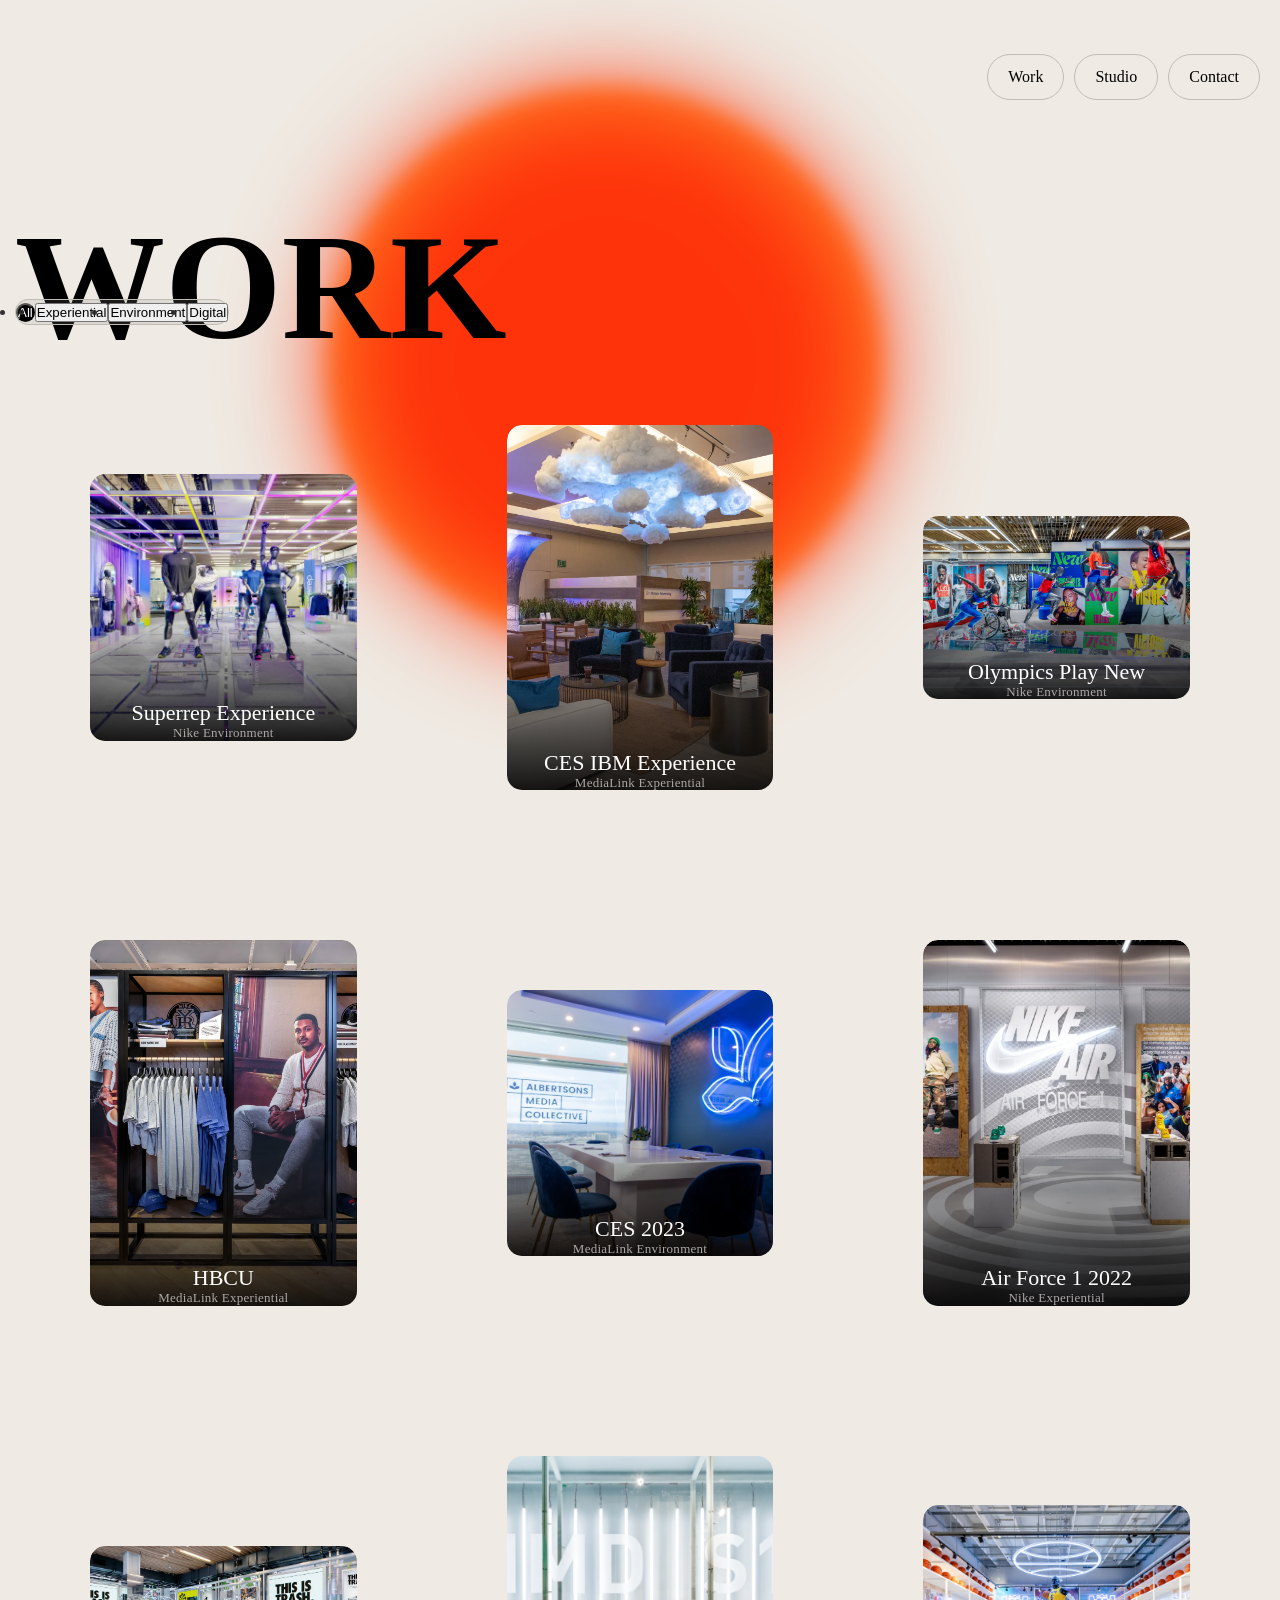
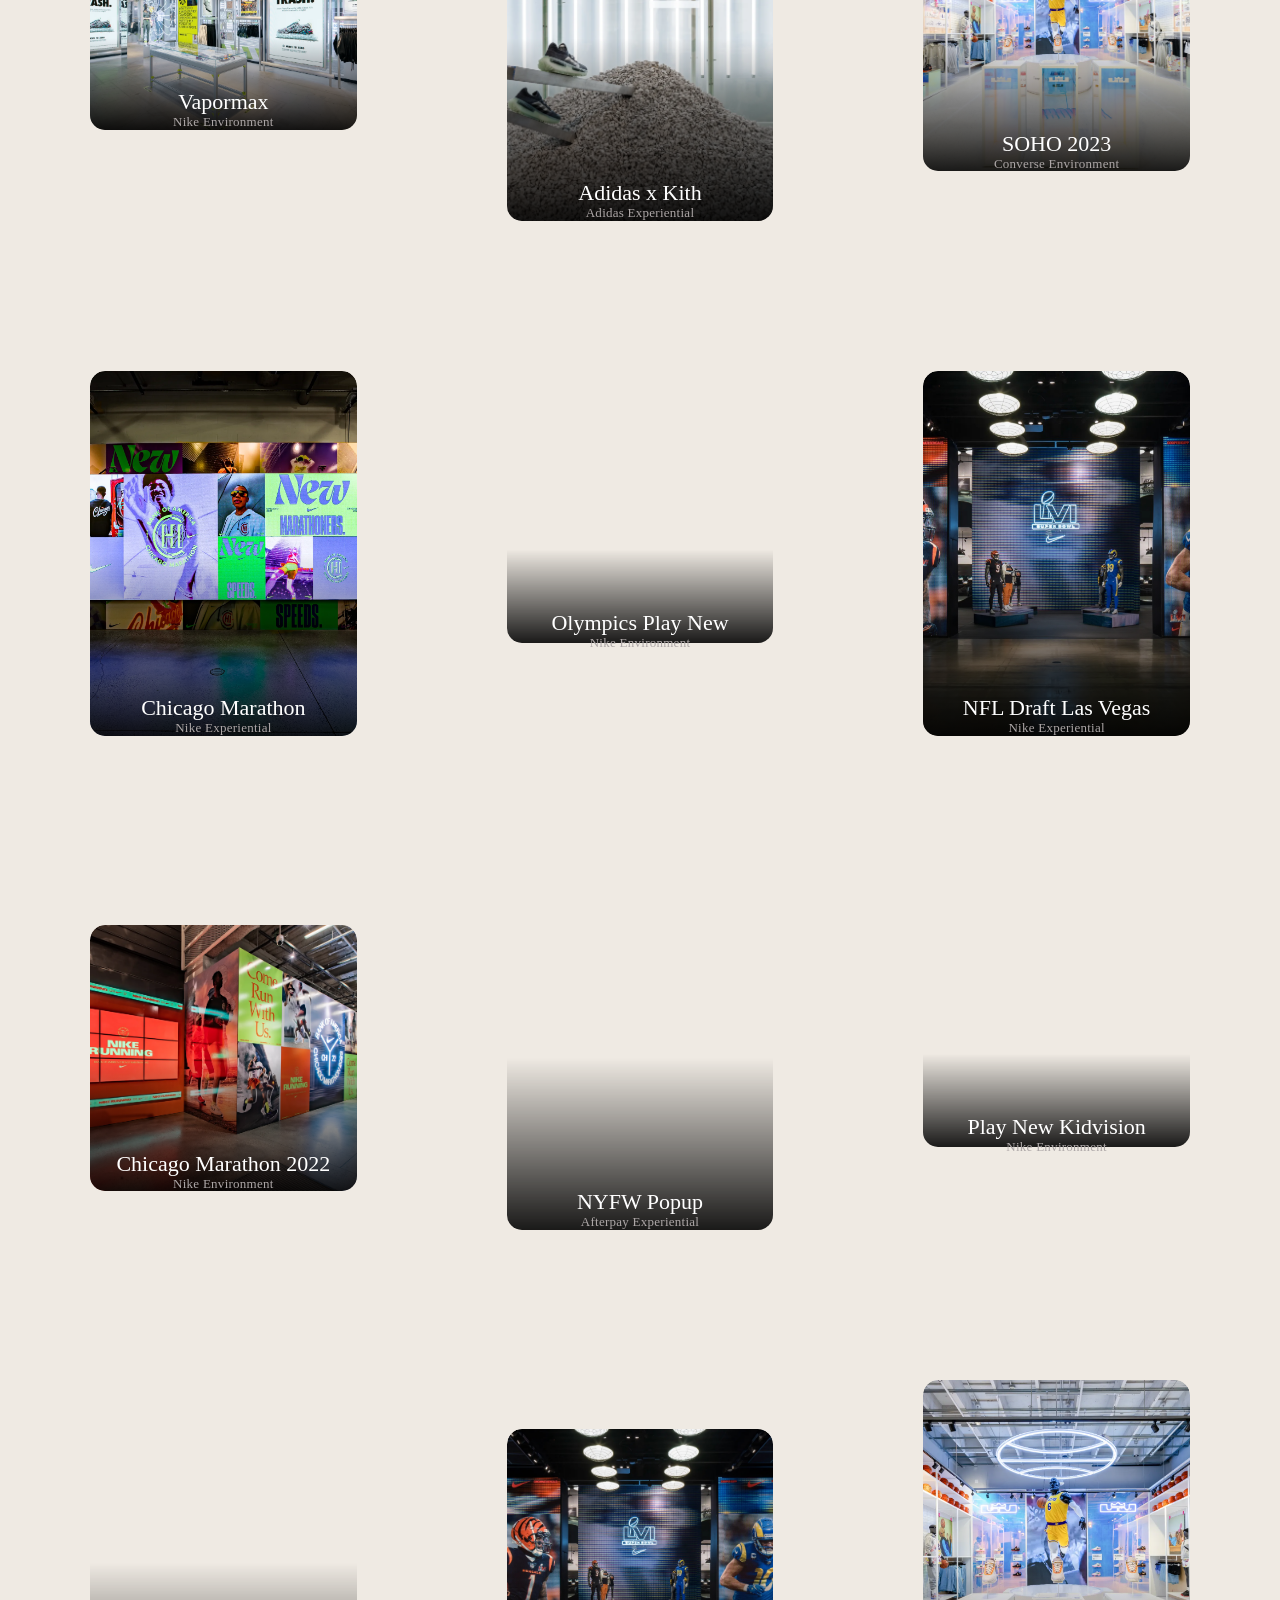
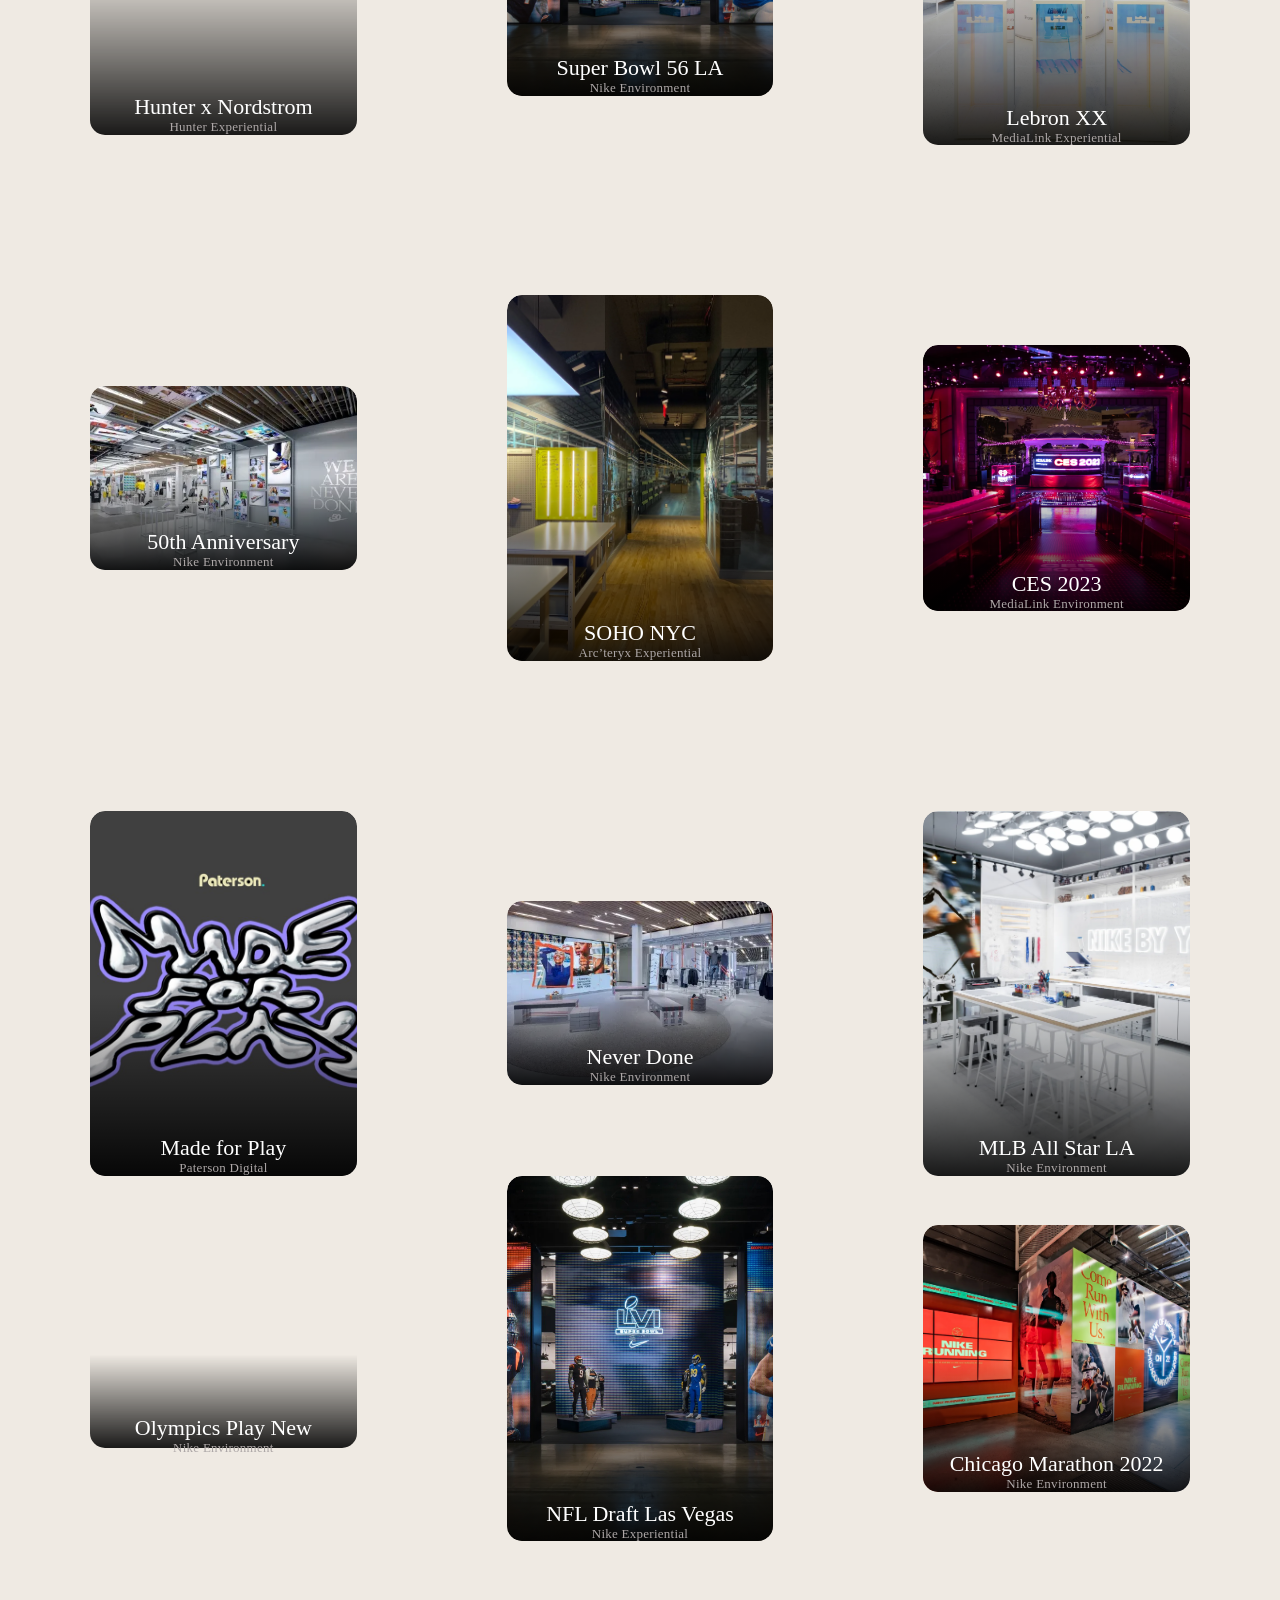
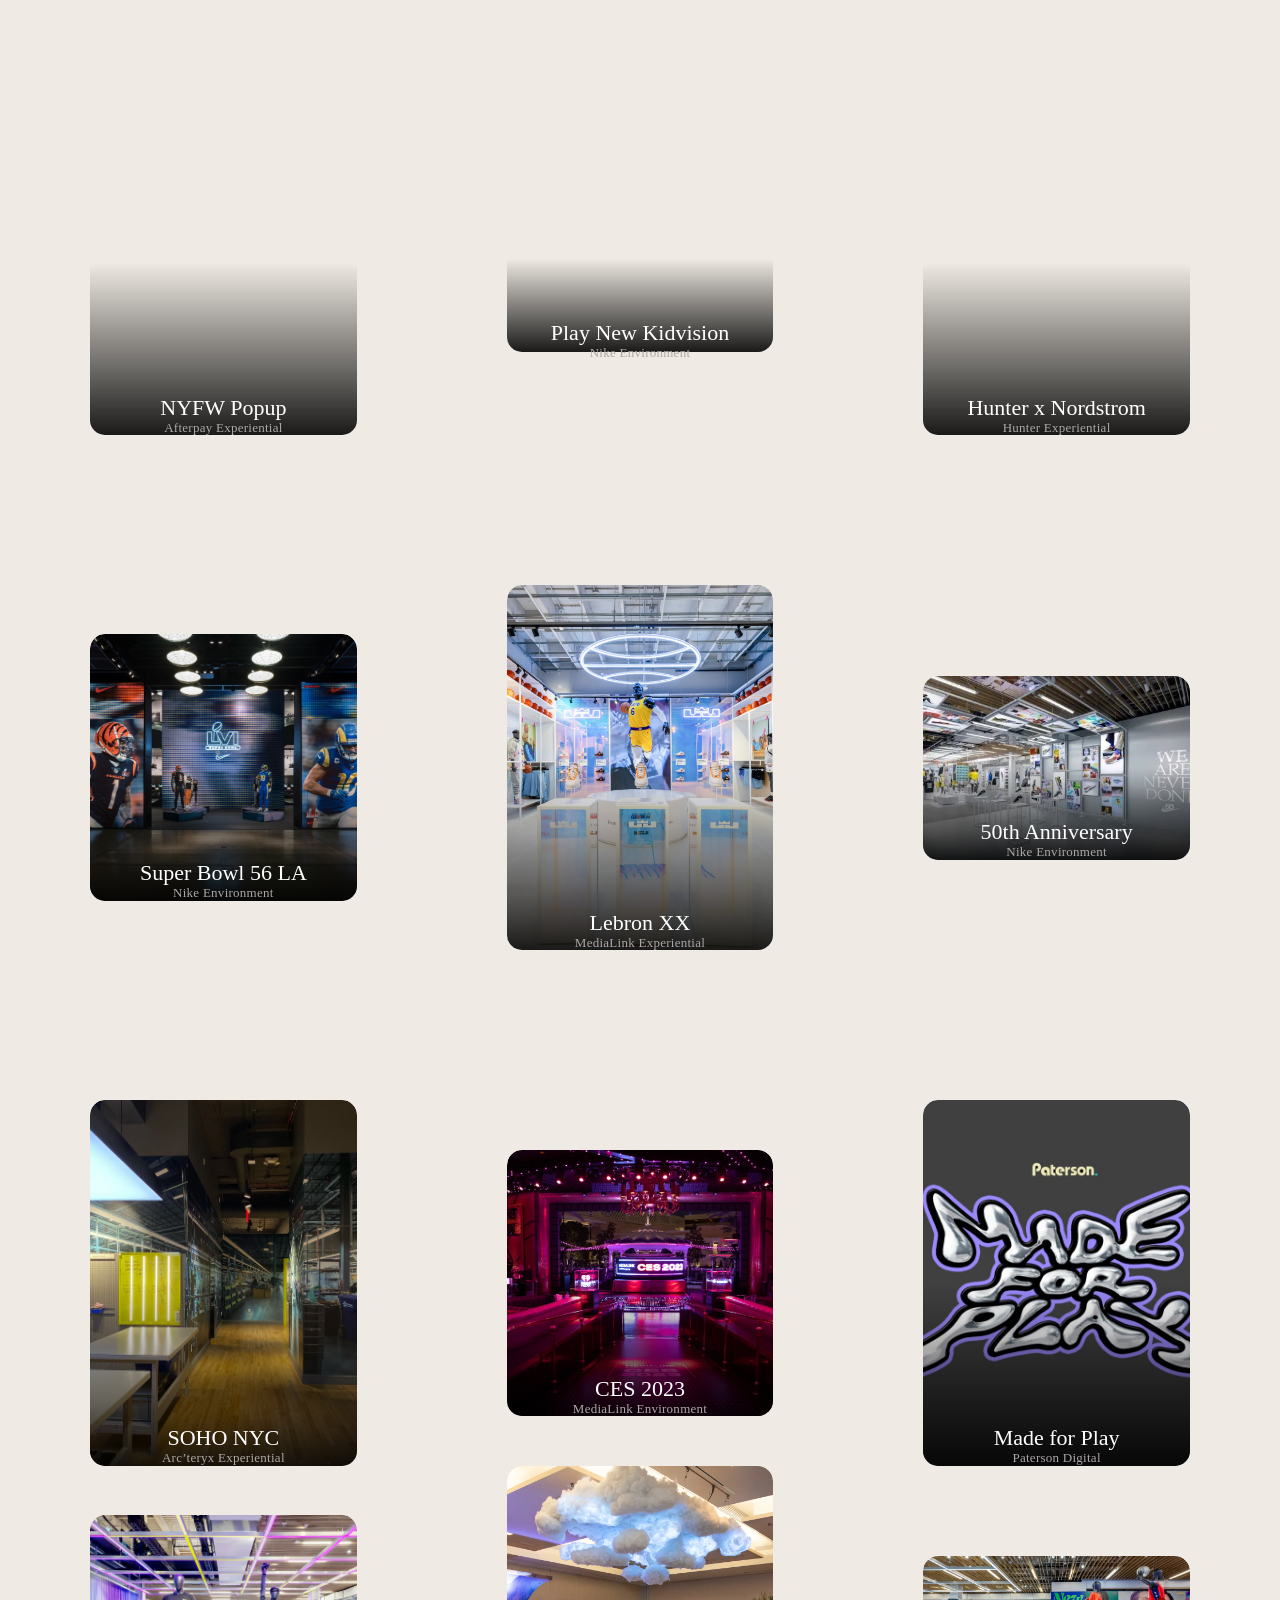
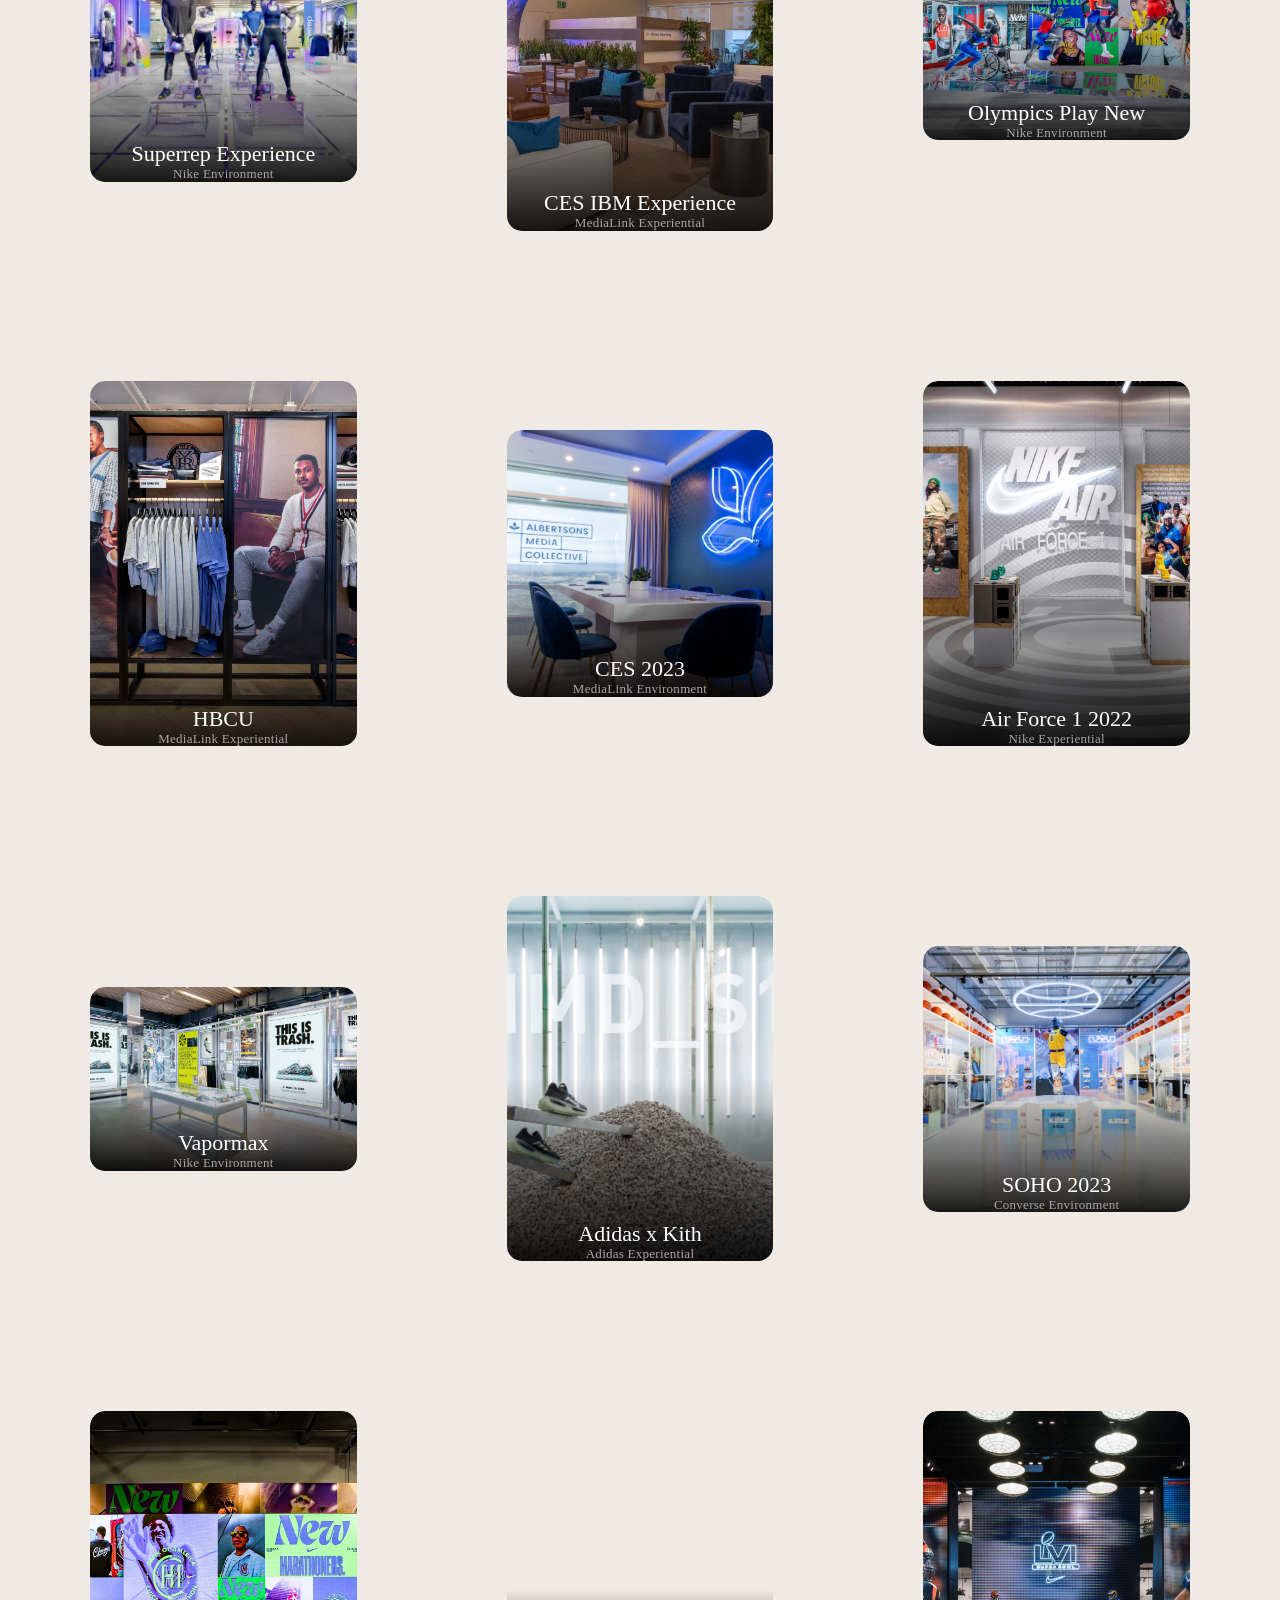
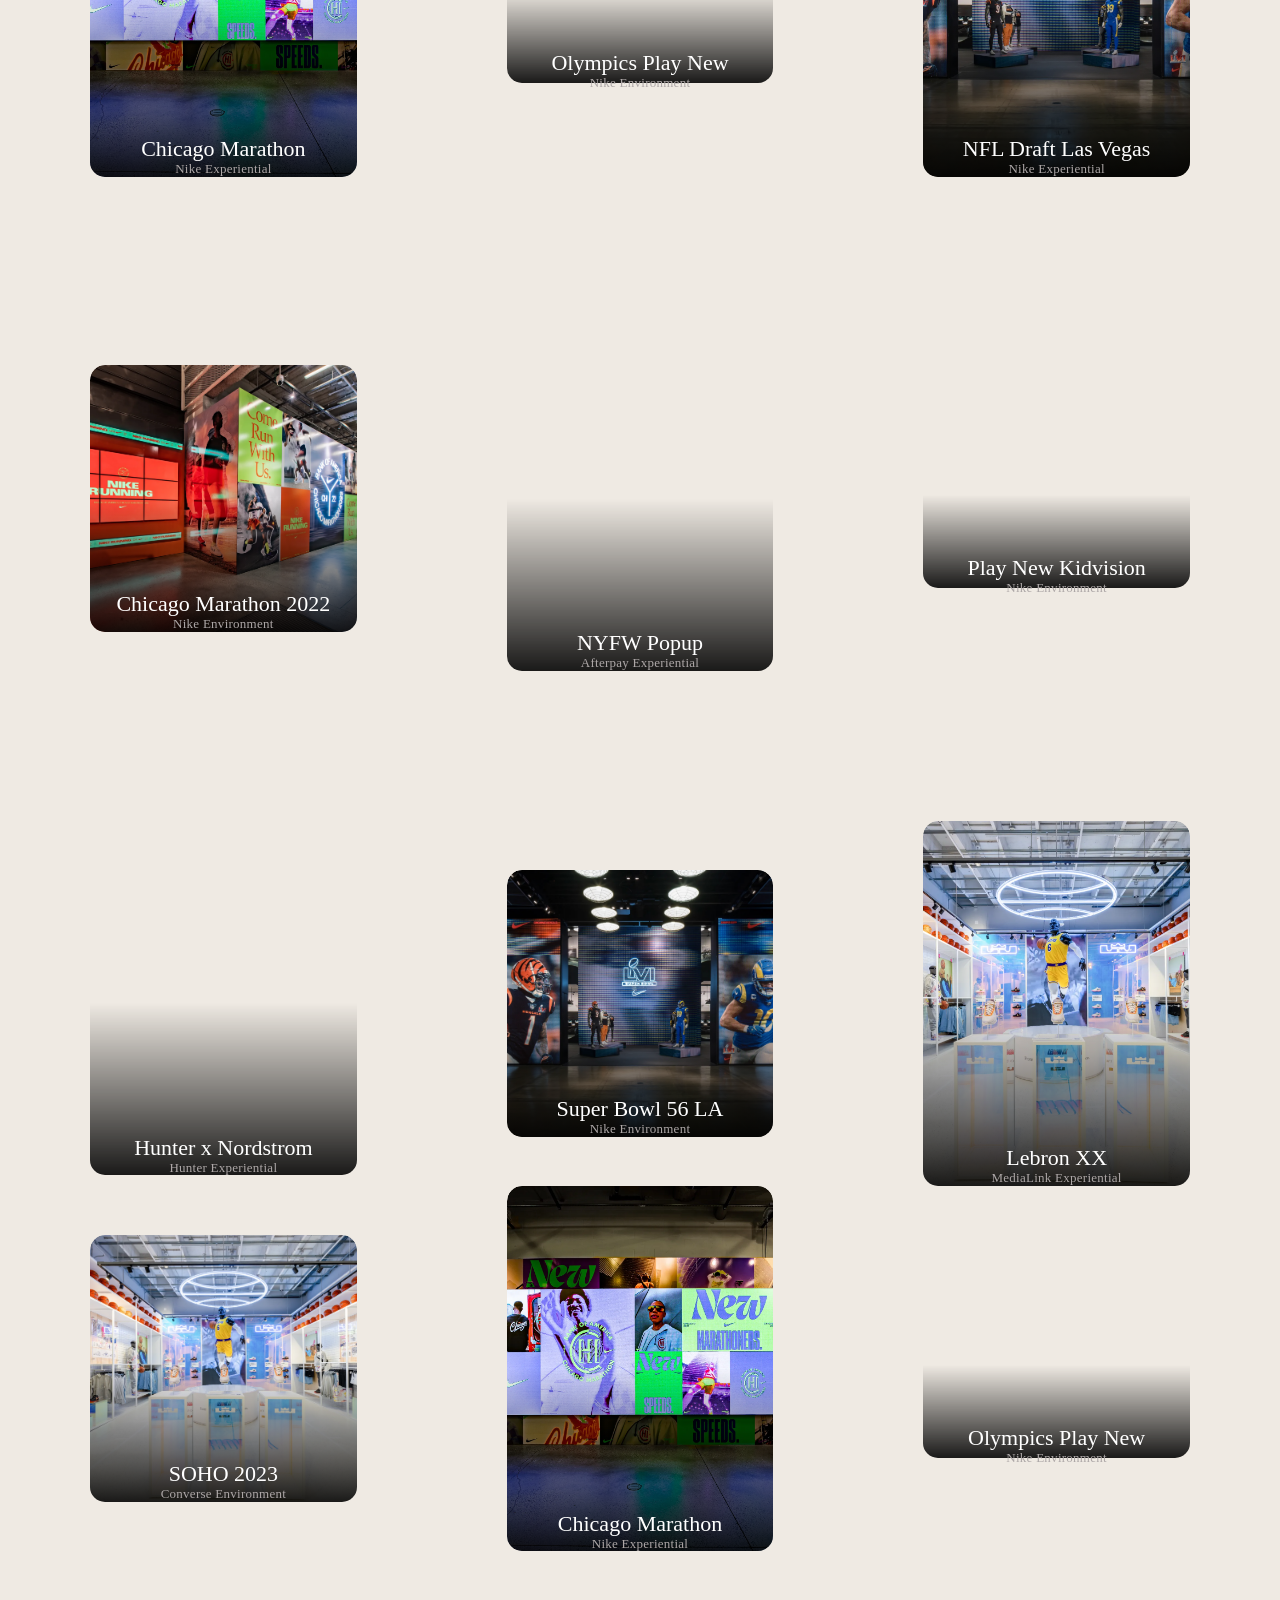
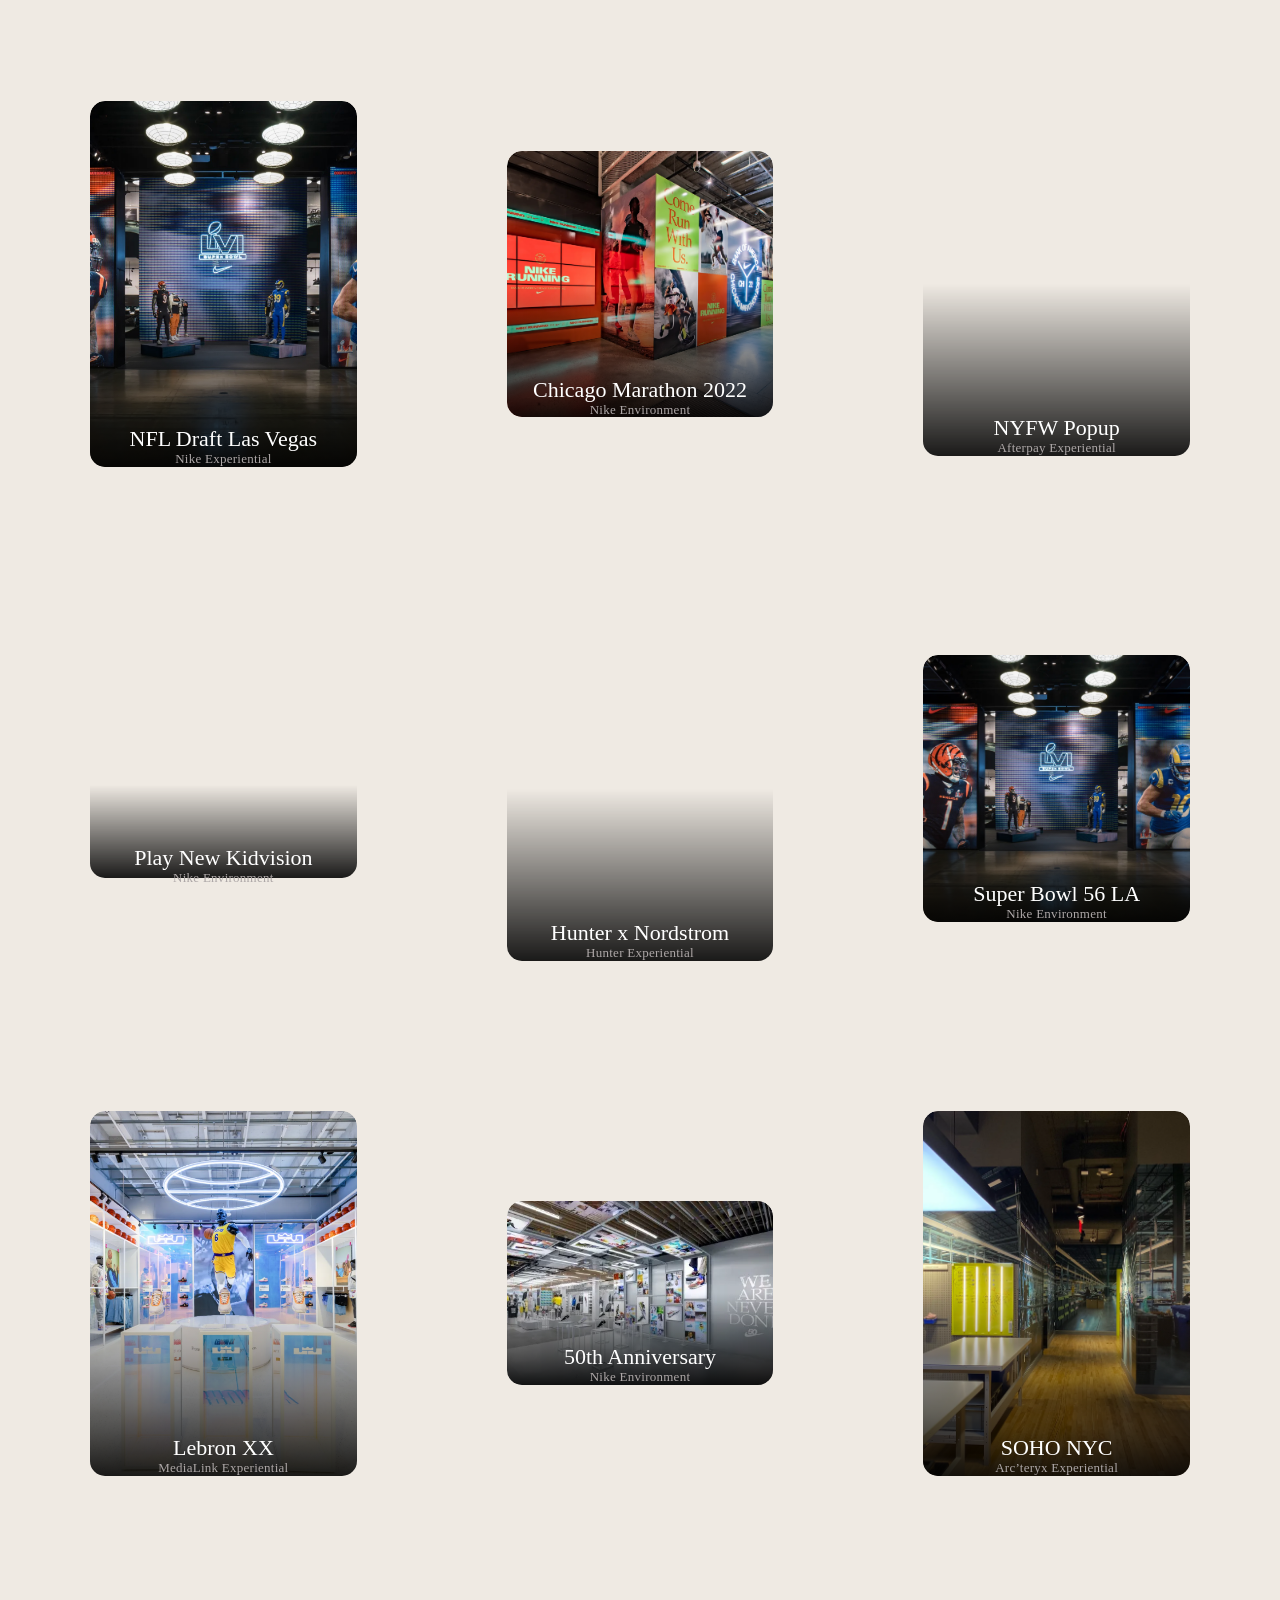
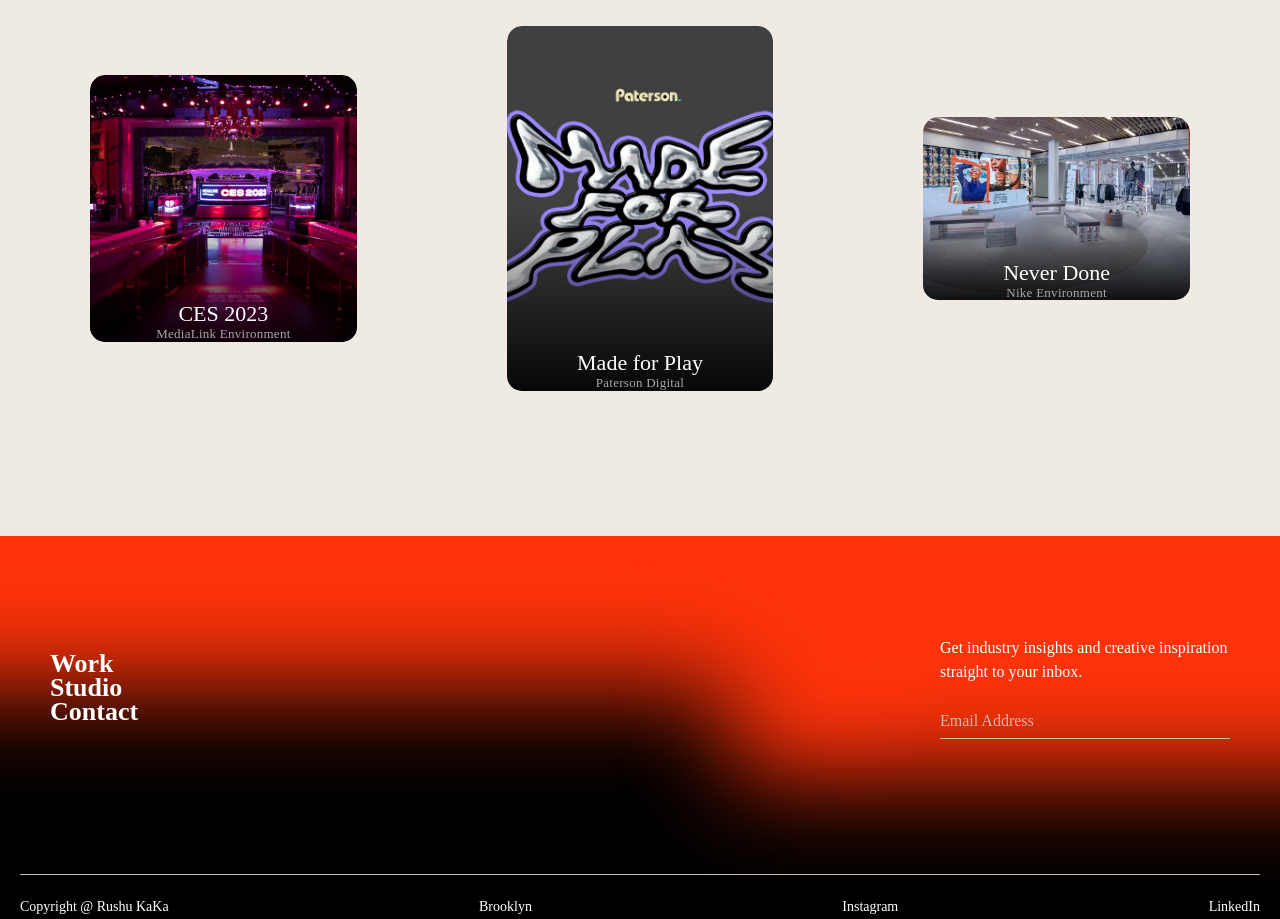
==== commit 0e26b7cf: "Update all files" ====
--- a/work.html
+++ b/work.html
@@ -963,15 +963,7 @@
       </div>
     </div>
     <!-- work hero Sction End -->
-      <div class="full-scr">
-      <div class="full-div1"></div>
-      <div class="menu-content">
-        <a href="work.html"><h1>WORK</h1></a>
-        <a href="studio.html"><h1>STUDIO</h1></a>
-        <a href="contact.html"><h1>CONTACT</h1></a>
-      </div>
-    </div>
-    
+        
         <!-- footer Section Start -->
       <div class="bottom-footer">
       <div class="shape1"></div>
